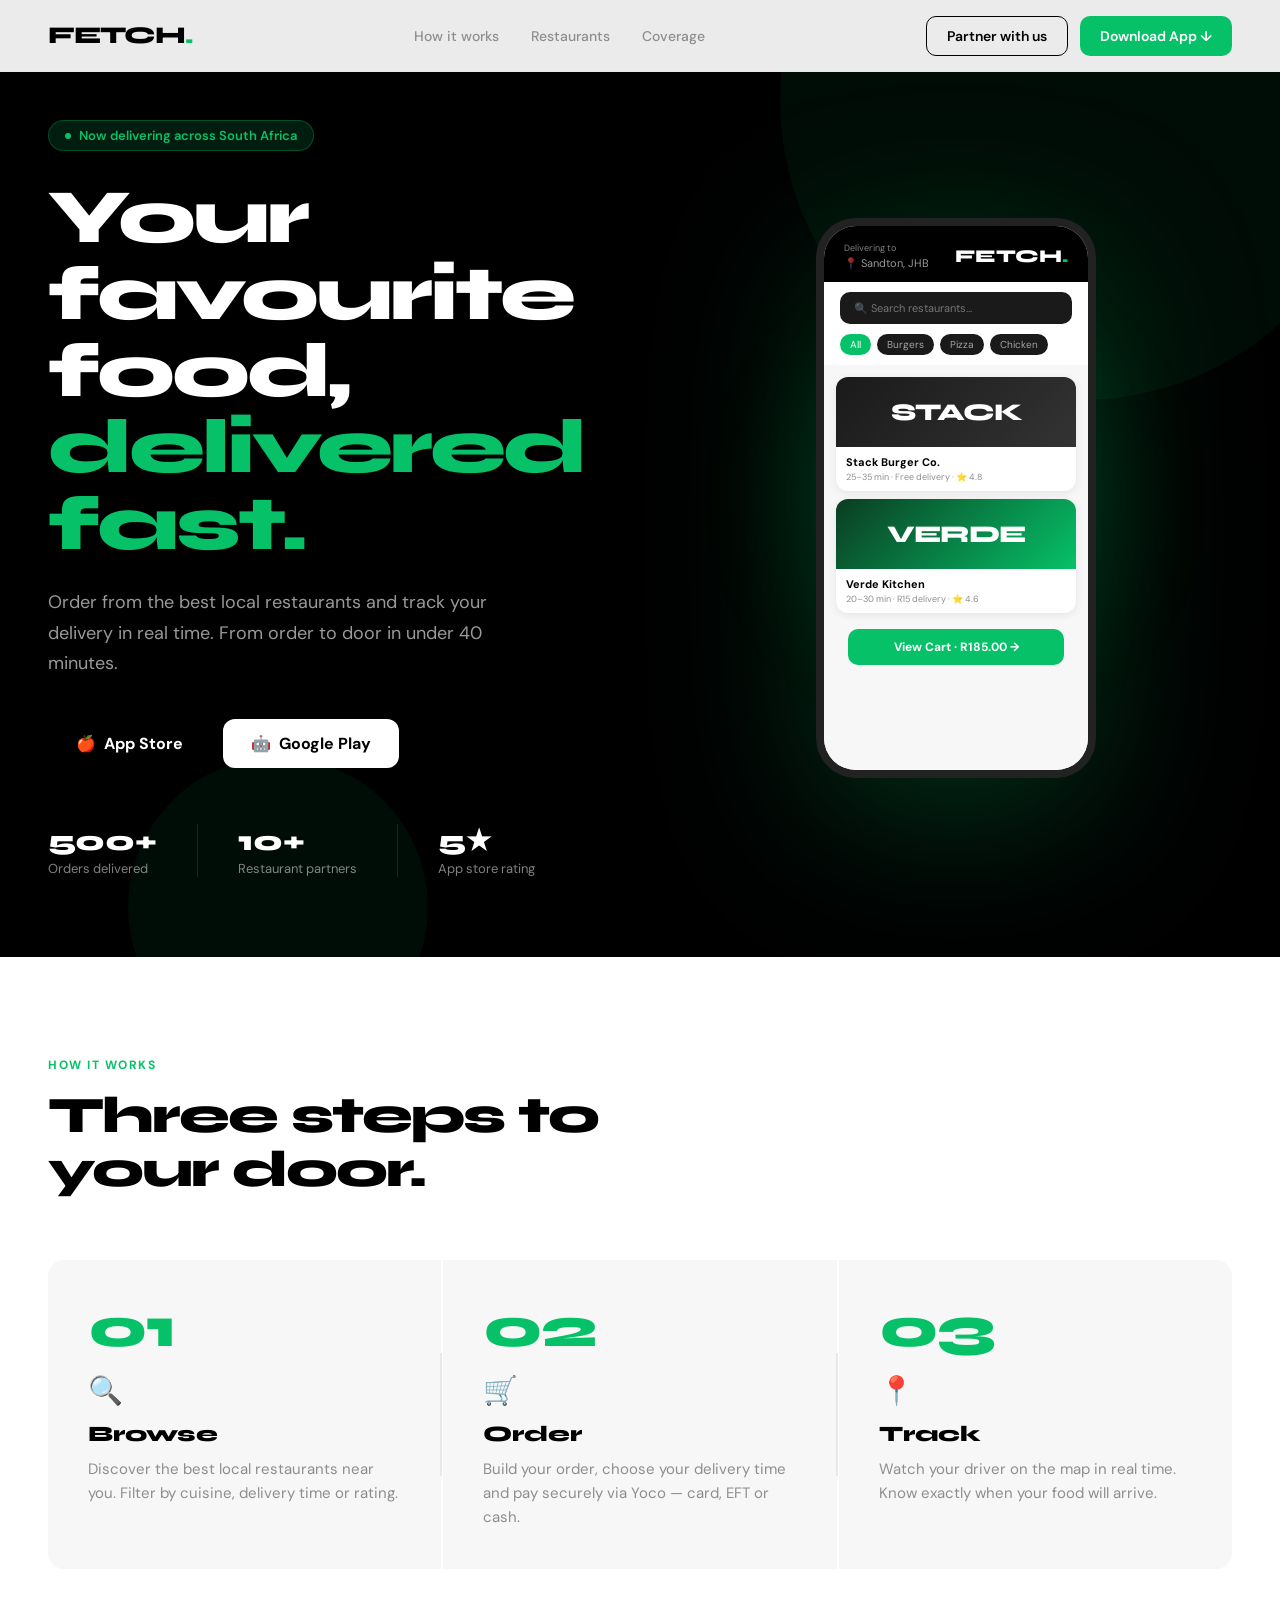
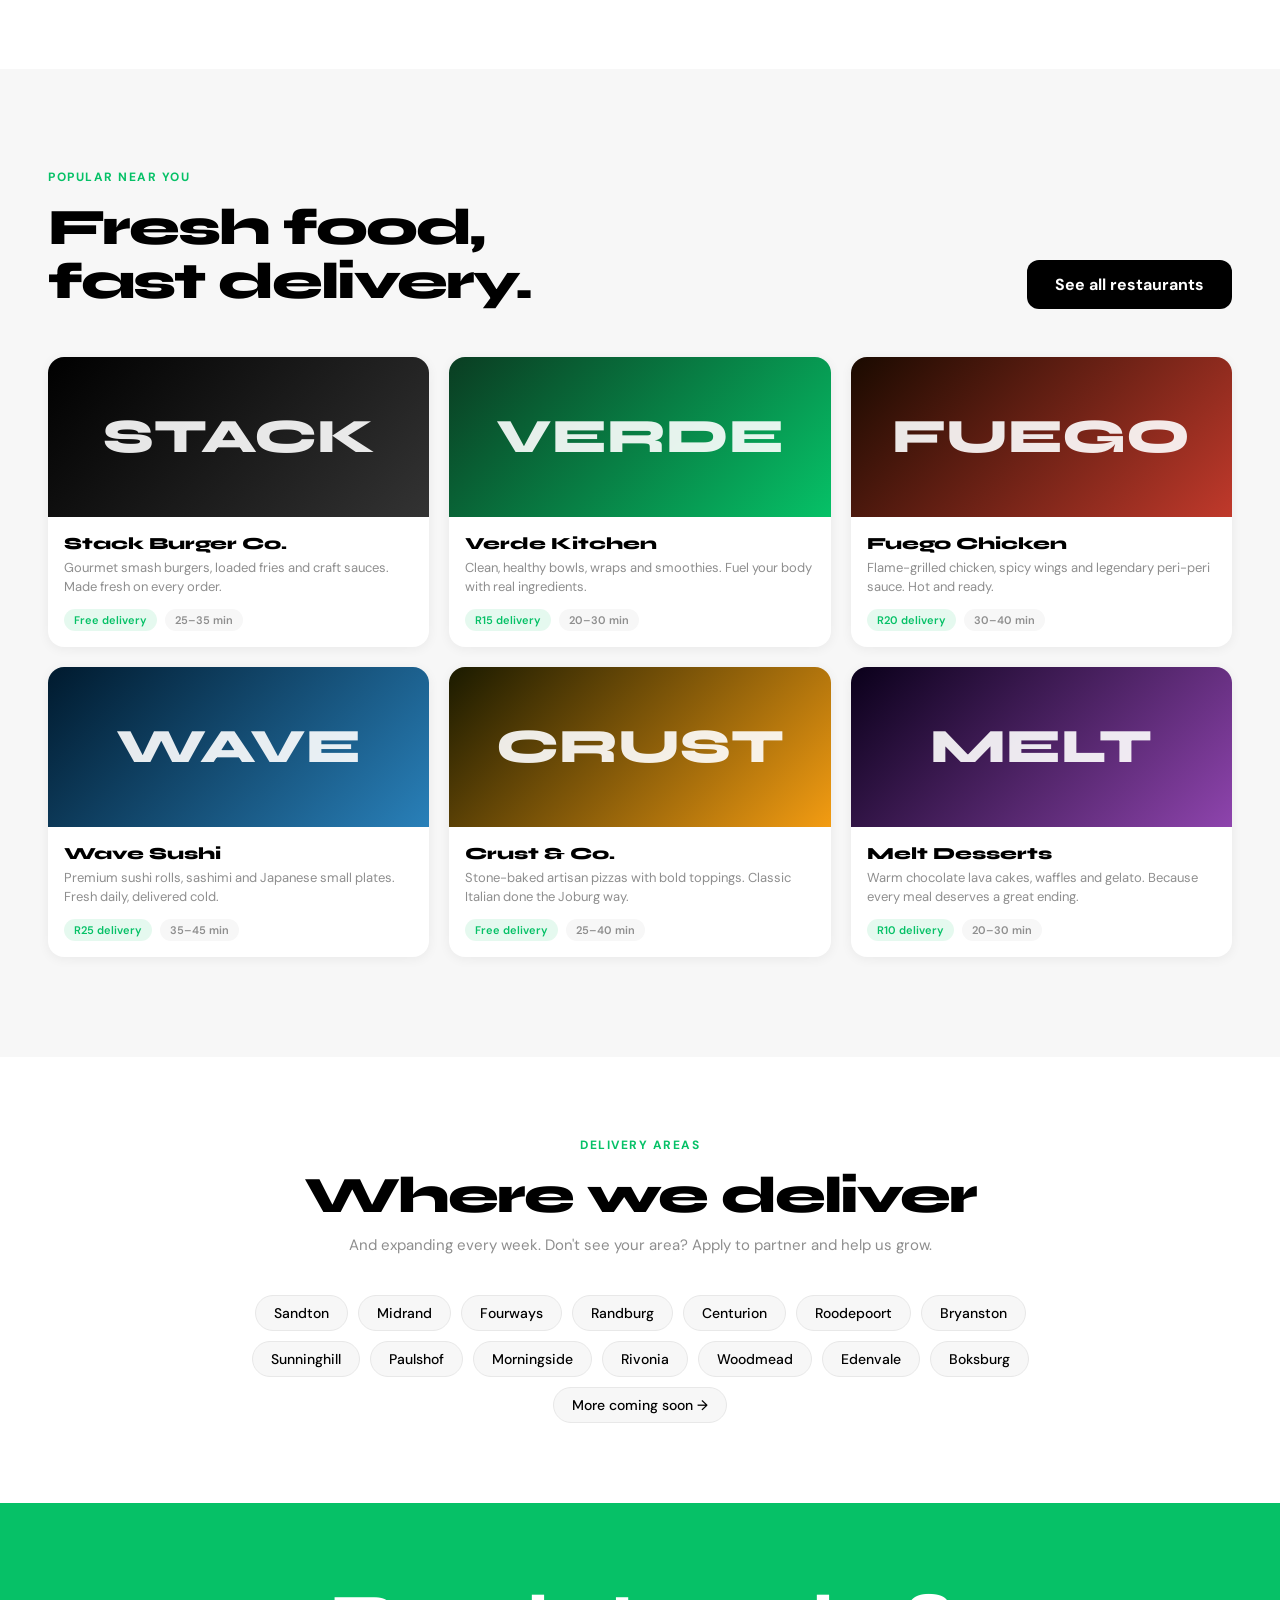
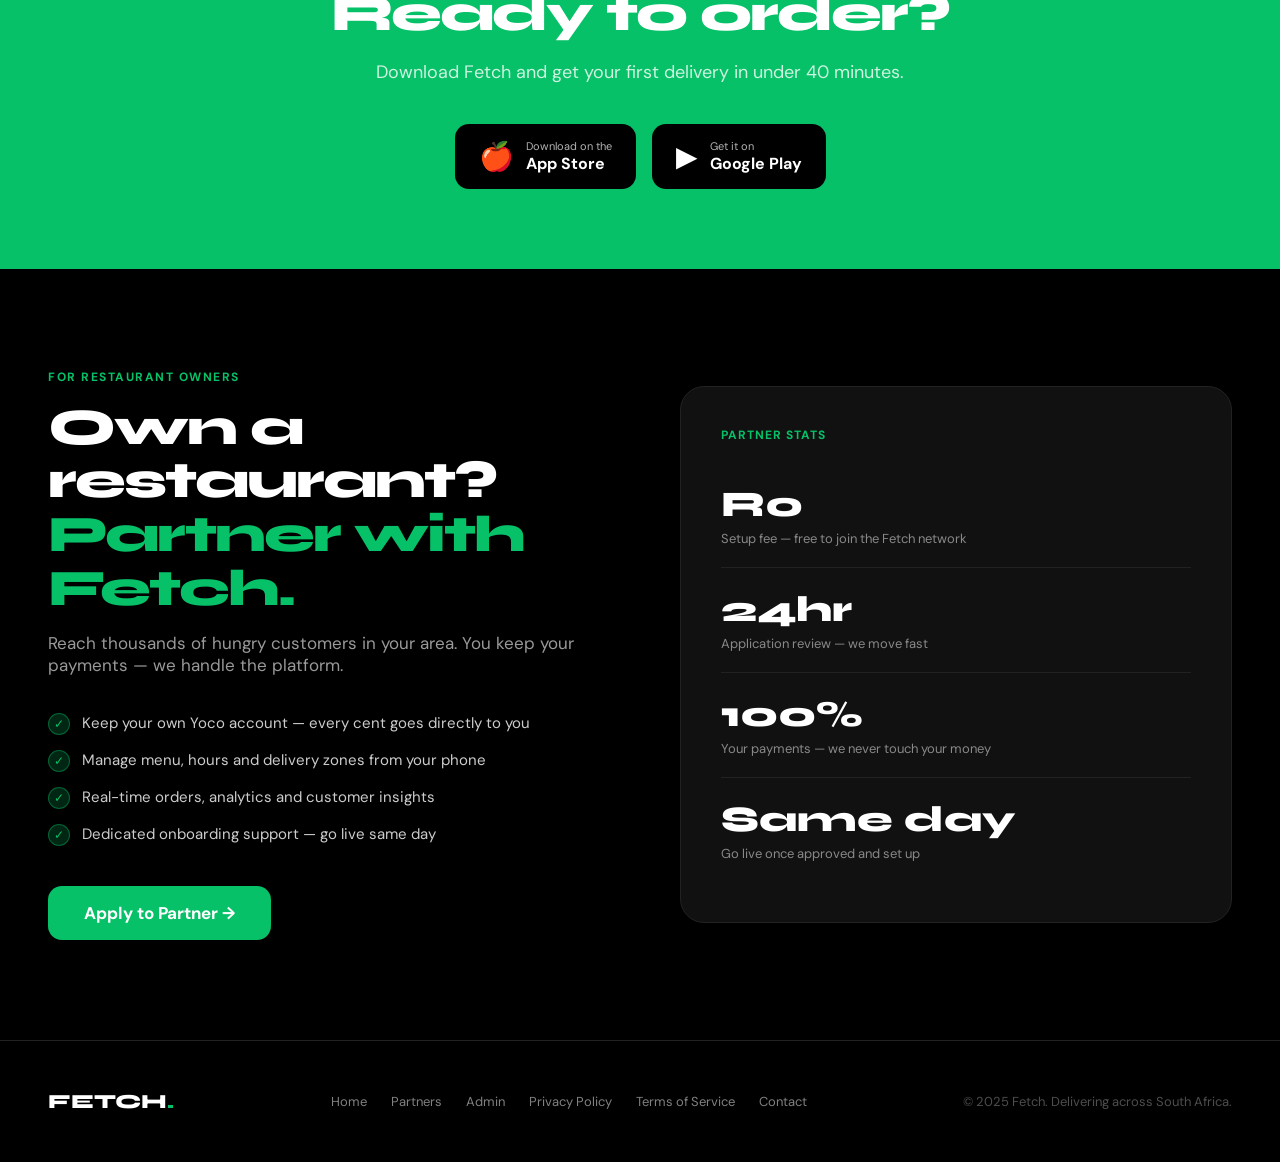
==== index.html @ 299ec89d "Add files via upload" ====
<!DOCTYPE html>
<html lang="en">
<head>
<meta charset="UTF-8">
<meta name="viewport" content="width=device-width, initial-scale=1.0">
<title>Fetch — Delivered to your door</title>
<link rel="preconnect" href="https://fonts.googleapis.com">
<link href="https://fonts.googleapis.com/css2?family=Syne:wght@400;700;800;900&family=DM+Sans:wght@300;400;500;600&display=swap" rel="stylesheet">
<style>
  :root {
    --green: #06C167;
    --black: #000000;
    --white: #FFFFFF;
    --surface: #F7F7F7;
    --border: #E8E8E8;
    --muted: #8E8E8E;
    --text: #000000;
  }
  *, *::before, *::after { box-sizing: border-box; margin: 0; padding: 0; }
  html { scroll-behavior: smooth; }
  body {
    font-family: 'DM Sans', sans-serif;
    background: var(--white);
    color: var(--text);
    overflow-x: hidden;
  }

  /* NAV */
  nav {
    position: fixed; top: 0; left: 0; right: 0; z-index: 100;
    display: flex; align-items: center; justify-content: space-between;
    padding: 0 48px; height: 72px;
    background: rgba(255,255,255,0.92);
    backdrop-filter: blur(12px);
    border-bottom: 1px solid var(--border);
    transition: all 0.3s ease;
  }
  .nav-logo {
    font-family: 'Syne', sans-serif;
    font-weight: 900; font-size: 24px; letter-spacing: -1px;
    color: var(--black); text-decoration: none;
  }
  .nav-logo span { color: var(--green); }
  .nav-links { display: flex; align-items: center; gap: 32px; }
  .nav-links a {
    font-size: 14px; font-weight: 500; color: var(--muted);
    text-decoration: none; transition: color 0.2s;
  }
  .nav-links a:hover { color: var(--black); }
  .nav-cta { display: flex; gap: 12px; }
  .btn-outline {
    padding: 10px 20px; border-radius: 10px;
    border: 1.5px solid var(--black); background: transparent;
    font-family: 'DM Sans', sans-serif; font-size: 14px; font-weight: 600;
    color: var(--black); cursor: pointer; transition: all 0.2s;
    text-decoration: none; display: inline-flex; align-items: center;
  }
  .btn-outline:hover { background: var(--black); color: var(--white); }
  .btn-green {
    padding: 10px 20px; border-radius: 10px;
    background: var(--green); border: none;
    font-family: 'DM Sans', sans-serif; font-size: 14px; font-weight: 600;
    color: var(--white); cursor: pointer; transition: all 0.2s;
    text-decoration: none; display: inline-flex; align-items: center; gap: 6px;
  }
  .btn-green:hover { filter: brightness(0.9); }
  .btn-black {
    padding: 14px 28px; border-radius: 12px;
    background: var(--black); border: none;
    font-family: 'DM Sans', sans-serif; font-size: 16px; font-weight: 700;
    color: var(--white); cursor: pointer; transition: all 0.2s;
    text-decoration: none; display: inline-flex; align-items: center; gap: 8px;
  }
  .btn-black:hover { background: #222; }
  .btn-white {
    padding: 14px 28px; border-radius: 12px;
    background: var(--white); border: none;
    font-family: 'DM Sans', sans-serif; font-size: 16px; font-weight: 700;
    color: var(--black); cursor: pointer; transition: all 0.2s;
    text-decoration: none; display: inline-flex; align-items: center; gap: 8px;
  }
  .btn-white:hover { background: #f0f0f0; }
  .btn-green-lg {
    padding: 16px 36px; border-radius: 14px;
    background: var(--green); border: none;
    font-family: 'DM Sans', sans-serif; font-size: 17px; font-weight: 700;
    color: var(--white); cursor: pointer; transition: all 0.2s;
    text-decoration: none; display: inline-flex; align-items: center; gap: 8px;
  }
  .btn-green-lg:hover { filter: brightness(0.9); transform: translateY(-1px); }

  /* HERO */
  .hero {
    min-height: 100vh;
    background: var(--black);
    display: flex; align-items: center;
    padding: 120px 48px 80px;
    position: relative; overflow: hidden;
  }
  .hero-bg-circle {
    position: absolute; border-radius: 50%;
    background: var(--green); opacity: 0.06; pointer-events: none;
  }
  .hero-bg-circle-1 { width: 600px; height: 600px; top: -200px; right: -100px; }
  .hero-bg-circle-2 { width: 300px; height: 300px; bottom: -100px; left: 10%; }
  .hero-inner {
    max-width: 1200px; margin: 0 auto; width: 100%;
    display: grid; grid-template-columns: 1fr 1fr; gap: 80px; align-items: center;
  }
  .hero-left { position: relative; z-index: 2; }
  .hero-pill {
    display: inline-flex; align-items: center; gap: 8px;
    background: rgba(6,193,103,0.15); border: 1px solid rgba(6,193,103,0.3);
    border-radius: 999px; padding: 6px 16px;
    font-size: 13px; font-weight: 600; color: var(--green);
    margin-bottom: 28px;
    animation: fadeUp 0.6s ease both;
  }
  .hero-pill-dot { width: 6px; height: 6px; background: var(--green); border-radius: 50%; animation: pulse 2s infinite; }
  @keyframes pulse { 0%,100%{opacity:1} 50%{opacity:0.4} }
  .hero h1 {
    font-family: 'Syne', sans-serif;
    font-size: clamp(48px, 6vw, 80px);
    font-weight: 900; line-height: 1.0; letter-spacing: -3px;
    color: var(--white);
    animation: fadeUp 0.6s ease 0.1s both;
  }
  .hero h1 .green { color: var(--green); }
  .hero-sub {
    font-size: 18px; color: rgba(255,255,255,0.6);
    line-height: 1.7; margin: 24px 0 40px;
    max-width: 480px;
    animation: fadeUp 0.6s ease 0.2s both;
  }
  .hero-buttons {
    display: flex; gap: 12px; flex-wrap: wrap;
    animation: fadeUp 0.6s ease 0.3s both;
  }
  .hero-stats {
    display: flex; gap: 40px; margin-top: 56px;
    animation: fadeUp 0.6s ease 0.4s both;
  }
  .stat-item {}
  .stat-num {
    font-family: 'Syne', sans-serif;
    font-size: 28px; font-weight: 900; color: var(--white);
  }
  .stat-label { font-size: 13px; color: rgba(255,255,255,0.5); margin-top: 2px; }
  .stat-divider { width: 1px; background: rgba(255,255,255,0.1); }

  /* PHONE MOCKUP */
  .hero-right {
    display: flex; justify-content: center; align-items: center;
    position: relative; z-index: 2;
    animation: fadeUp 0.6s ease 0.2s both;
  }
  .phone-wrap {
    position: relative;
    filter: drop-shadow(0 40px 80px rgba(6,193,103,0.25));
  }
  .phone {
    width: 280px; height: 560px; border-radius: 40px;
    background: #111; border: 8px solid #222;
    overflow: hidden; position: relative;
  }
  .phone-notch {
    width: 100px; height: 28px; background: #111;
    border-radius: 0 0 18px 18px;
    margin: 0 auto; position: relative; z-index: 10;
  }
  .phone-screen {
    background: #fff; height: 100%;
    display: flex; flex-direction: column;
  }
  .phone-header {
    background: var(--black); padding: 16px 20px 12px;
    display: flex; align-items: center; justify-content: space-between;
  }
  .phone-header-logo {
    font-family: 'Syne', sans-serif; font-weight: 900;
    font-size: 18px; color: var(--white);
  }
  .phone-header-logo span { color: var(--green); }
  .phone-location {
    display: flex; align-items: center; gap: 4px;
    font-size: 11px; color: rgba(255,255,255,0.6);
  }
  .phone-search {
    background: #1a1a1a; margin: 10px 16px;
    border-radius: 10px; padding: 9px 14px;
    font-size: 11px; color: rgba(255,255,255,0.4);
  }
  .phone-chips {
    display: flex; gap: 6px; padding: 0 16px 10px; overflow: hidden;
  }
  .phone-chip {
    background: #1a1a1a; border-radius: 999px;
    padding: 4px 10px; font-size: 10px; color: rgba(255,255,255,0.6);
    white-space: nowrap; flex-shrink: 0;
  }
  .phone-chip.active { background: var(--green); color: white; }
  .phone-body { background: #f7f7f7; flex: 1; padding: 12px; display: flex; flex-direction: column; gap: 8px; }
  .phone-card {
    background: white; border-radius: 12px; overflow: hidden;
    box-shadow: 0 2px 8px rgba(0,0,0,0.08);
  }
  .phone-card-img {
    height: 70px; display: flex; align-items: center; justify-content: center;
    font-size: 24px; font-weight: 900; letter-spacing: -1px;
  }
  .phone-card-img-1 { background: linear-gradient(135deg, #1a1a1a 0%, #333 100%); color: white; font-family: 'Syne',sans-serif; }
  .phone-card-img-2 { background: linear-gradient(135deg, #0a3d22 0%, #06C167 100%); color: white; font-family: 'Syne',sans-serif; }
  .phone-card-body { padding: 8px 10px; }
  .phone-card-name { font-size: 11px; font-weight: 700; color: #000; }
  .phone-card-meta { font-size: 9px; color: #8e8e8e; margin-top: 2px; }
  .phone-cta {
    background: var(--green); margin: 8px 12px 12px;
    border-radius: 10px; padding: 10px;
    text-align: center; font-size: 12px; font-weight: 700; color: white;
  }
  .phone-glow {
    position: absolute; width: 300px; height: 300px;
    background: var(--green); border-radius: 50%;
    opacity: 0.15; filter: blur(60px);
    top: 50%; left: 50%; transform: translate(-50%, -50%);
    z-index: -1;
  }

  @keyframes fadeUp {
    from { opacity: 0; transform: translateY(24px); }
    to { opacity: 1; transform: translateY(0); }
  }

  /* HOW IT WORKS */
  .how {
    padding: 100px 48px;
    background: var(--white);
  }
  .section-inner { max-width: 1200px; margin: 0 auto; }
  .section-label {
    font-size: 12px; font-weight: 700; letter-spacing: 1.5px;
    text-transform: uppercase; color: var(--green);
    margin-bottom: 16px;
  }
  .section-h2 {
    font-family: 'Syne', sans-serif;
    font-size: clamp(32px, 4vw, 52px);
    font-weight: 900; letter-spacing: -2px; line-height: 1.05;
    color: var(--black);
  }
  .how-steps {
    display: grid; grid-template-columns: repeat(3, 1fr);
    gap: 2px; margin-top: 64px; position: relative;
  }
  .how-step {
    padding: 40px; background: var(--surface); position: relative;
    transition: background 0.3s;
  }
  .how-step:first-child { border-radius: 16px 0 0 16px; }
  .how-step:last-child { border-radius: 0 16px 16px 0; }
  .how-step:hover { background: #efefef; }
  .step-num {
    font-family: 'Syne', sans-serif;
    font-size: 56px; font-weight: 900; color: var(--green);
    line-height: 1; margin-bottom: 16px; letter-spacing: -2px;
  }
  .step-icon { font-size: 28px; margin-bottom: 12px; }
  .step-title {
    font-family: 'Syne', sans-serif;
    font-size: 22px; font-weight: 800; color: var(--black);
    margin-bottom: 10px;
  }
  .step-desc { font-size: 15px; color: var(--muted); line-height: 1.6; }
  .how-connector {
    position: absolute; top: 50%; right: -1px;
    width: 2px; height: 40%; background: var(--border);
    transform: translateY(-50%);
  }

  /* RESTAURANTS */
  .restaurants {
    padding: 100px 48px;
    background: var(--surface);
  }
  .restaurants-header {
    display: flex; justify-content: space-between; align-items: flex-end;
    margin-bottom: 48px;
  }
  .store-grid {
    display: grid; grid-template-columns: repeat(3, 1fr); gap: 20px;
  }
  .store-card {
    background: var(--white); border-radius: 16px;
    overflow: hidden; transition: transform 0.3s, box-shadow 0.3s;
    box-shadow: 0 2px 12px rgba(0,0,0,0.06);
    cursor: pointer;
  }
  .store-card:hover {
    transform: translateY(-4px);
    box-shadow: 0 12px 32px rgba(0,0,0,0.12);
  }
  .store-img {
    height: 160px; display: flex; align-items: center; justify-content: center;
    font-family: 'Syne', sans-serif; font-size: 48px; font-weight: 900;
    color: rgba(255,255,255,0.9); position: relative; overflow: hidden;
  }
  .store-img-1 { background: linear-gradient(135deg, #000 0%, #333 100%); }
  .store-img-2 { background: linear-gradient(135deg, #0a3d22 0%, #06C167 100%); }
  .store-img-3 { background: linear-gradient(135deg, #1a0a00 0%, #c0392b 100%); }
  .store-img-4 { background: linear-gradient(135deg, #001a2e 0%, #2980b9 100%); }
  .store-img-5 { background: linear-gradient(135deg, #1a1a00 0%, #f39c12 100%); }
  .store-img-6 { background: linear-gradient(135deg, #0a001a 0%, #8e44ad 100%); }
  .store-badge {
    position: absolute; bottom: 10px; left: 10px;
    background: rgba(0,0,0,0.7); border-radius: 8px;
    padding: 4px 10px; font-size: 11px; font-weight: 600; color: white;
    font-family: 'DM Sans', sans-serif;
  }
  .store-body { padding: 16px; }
  .store-name {
    font-family: 'Syne', sans-serif;
    font-size: 17px; font-weight: 800; color: var(--black); margin-bottom: 4px;
  }
  .store-desc { font-size: 13px; color: var(--muted); line-height: 1.5; margin-bottom: 12px; }
  .store-meta { display: flex; gap: 8px; }
  .store-pill {
    padding: 4px 10px; border-radius: 999px; font-size: 11px; font-weight: 600;
  }
  .pill-green { background: rgba(6,193,103,0.1); color: var(--green); }
  .pill-grey { background: var(--surface); color: var(--muted); }
  .store-coming {
    display: flex; align-items: center; justify-content: center;
    height: 100%; font-size: 14px; color: var(--muted);
  }

  /* COVERAGE */
  .coverage {
    padding: 80px 48px;
    background: var(--white);
    text-align: center;
  }
  .zone-wrap {
    display: flex; flex-wrap: wrap; justify-content: center;
    gap: 10px; margin-top: 40px; max-width: 800px; margin-left: auto; margin-right: auto;
  }
  .zone-pill {
    padding: 8px 18px; border-radius: 999px;
    background: var(--surface); color: var(--text);
    font-size: 14px; font-weight: 500;
    border: 1px solid var(--border);
    transition: all 0.2s; cursor: default;
  }
  .zone-pill:hover { background: var(--green); color: white; border-color: var(--green); }
  .coverage-sub { font-size: 15px; color: var(--muted); margin-top: 12px; }

  /* APP DOWNLOAD */
  .download {
    background: var(--green);
    padding: 80px 48px;
    text-align: center;
  }
  .download h2 {
    font-family: 'Syne', sans-serif;
    font-size: clamp(32px, 4vw, 52px);
    font-weight: 900; letter-spacing: -2px;
    color: var(--white); margin-bottom: 16px;
  }
  .download p { font-size: 18px; color: rgba(255,255,255,0.8); margin-bottom: 40px; }
  .download-buttons { display: flex; gap: 16px; justify-content: center; flex-wrap: wrap; }
  .app-btn {
    display: flex; align-items: center; gap: 12px;
    background: var(--black); color: var(--white);
    padding: 14px 24px; border-radius: 14px;
    text-decoration: none; transition: all 0.2s;
  }
  .app-btn:hover { background: #222; transform: translateY(-2px); }
  .app-btn-icon { font-size: 28px; }
  .app-btn-text { text-align: left; }
  .app-btn-sub { font-size: 11px; opacity: 0.7; }
  .app-btn-name { font-size: 16px; font-weight: 700; }

  /* PARTNER CTA */
  .partner-cta {
    background: var(--black);
    padding: 100px 48px;
  }
  .partner-cta-inner {
    max-width: 1200px; margin: 0 auto;
    display: grid; grid-template-columns: 1fr 1fr; gap: 80px; align-items: center;
  }
  .partner-cta h2 {
    font-family: 'Syne', sans-serif;
    font-size: clamp(36px, 4vw, 56px);
    font-weight: 900; letter-spacing: -2px; line-height: 1.05;
    color: var(--white); margin-bottom: 16px;
  }
  .partner-cta h2 span { color: var(--green); }
  .partner-cta-sub { font-size: 17px; color: rgba(255,255,255,0.6); margin-bottom: 36px; }
  .partner-bullets { display: flex; flex-direction: column; gap: 14px; margin-bottom: 40px; }
  .partner-bullet { display: flex; align-items: flex-start; gap: 12px; }
  .bullet-check {
    width: 22px; height: 22px; border-radius: 50%;
    background: rgba(6,193,103,0.2); border: 1px solid rgba(6,193,103,0.4);
    display: flex; align-items: center; justify-content: center;
    font-size: 12px; color: var(--green); flex-shrink: 0; margin-top: 1px;
  }
  .bullet-text { font-size: 15px; color: rgba(255,255,255,0.8); line-height: 1.5; }
  .partner-cta-right {
    background: #111; border-radius: 24px; padding: 40px;
    border: 1px solid #222;
  }
  .partner-card-label {
    font-size: 12px; font-weight: 700; letter-spacing: 1px;
    text-transform: uppercase; color: var(--green); margin-bottom: 20px;
  }
  .partner-card-stat {
    padding: 20px 0; border-bottom: 1px solid #222;
  }
  .partner-card-stat:last-child { border-bottom: none; }
  .partner-card-num {
    font-family: 'Syne', sans-serif;
    font-size: 36px; font-weight: 900; color: var(--white);
  }
  .partner-card-desc { font-size: 13px; color: rgba(255,255,255,0.5); margin-top: 4px; }

  /* FOOTER */
  footer {
    background: var(--black); padding: 48px;
    border-top: 1px solid #222;
  }
  .footer-inner {
    max-width: 1200px; margin: 0 auto;
    display: flex; justify-content: space-between; align-items: center;
    flex-wrap: wrap; gap: 24px;
  }
  .footer-logo {
    font-family: 'Syne', sans-serif;
    font-weight: 900; font-size: 20px; color: var(--white);
  }
  .footer-logo span { color: var(--green); }
  .footer-links { display: flex; gap: 24px; flex-wrap: wrap; }
  .footer-links a {
    font-size: 13px; color: rgba(255,255,255,0.5);
    text-decoration: none; transition: color 0.2s;
  }
  .footer-links a:hover { color: var(--white); }
  .footer-copy { font-size: 13px; color: rgba(255,255,255,0.3); }

  /* RESPONSIVE */
  @media (max-width: 900px) {
    nav { padding: 0 24px; }
    .nav-links { display: none; }
    .hero { padding: 100px 24px 60px; }
    .hero-inner { grid-template-columns: 1fr; gap: 40px; }
    .hero-right { display: none; }
    .how { padding: 60px 24px; }
    .how-steps { grid-template-columns: 1fr; gap: 2px; }
    .how-step:first-child { border-radius: 16px 16px 0 0; }
    .how-step:last-child { border-radius: 0 0 16px 16px; }
    .how-connector { display: none; }
    .restaurants { padding: 60px 24px; }
    .restaurants-header { flex-direction: column; align-items: flex-start; gap: 16px; }
    .store-grid { grid-template-columns: 1fr; }
    .coverage { padding: 60px 24px; }
    .download { padding: 60px 24px; }
    .partner-cta { padding: 60px 24px; }
    .partner-cta-inner { grid-template-columns: 1fr; gap: 40px; }
    footer { padding: 32px 24px; }
    .footer-inner { flex-direction: column; align-items: flex-start; }
    .hero-stats { gap: 24px; }
  }
</style>
</head>
<body>

<!-- NAV -->
<nav>
  <a href="/" class="nav-logo">FETCH<span>.</span></a>
  <div class="nav-links">
    <a href="#how">How it works</a>
    <a href="#restaurants">Restaurants</a>
    <a href="#coverage">Coverage</a>
  </div>
  <div class="nav-cta">
    <a href="partners.html" class="btn-outline">Partner with us</a>
    <a href="#download" class="btn-green">Download App ↓</a>
  </div>
</nav>

<!-- HERO -->
<section class="hero">
  <div class="hero-bg-circle hero-bg-circle-1"></div>
  <div class="hero-bg-circle hero-bg-circle-2"></div>
  <div class="hero-inner">
    <div class="hero-left">
      <div class="hero-pill">
        <div class="hero-pill-dot"></div>
        Now delivering across South Africa
      </div>
      <h1>Your favourite<br>food, <span class="green">delivered<br>fast.</span></h1>
      <p class="hero-sub">Order from the best local restaurants and track your delivery in real time. From order to door in under 40 minutes.</p>
      <div class="hero-buttons">
        <a href="#download" class="btn-black">
          <span>🍎</span> App Store
        </a>
        <a href="#download" class="btn-white">
          <span>🤖</span> Google Play
        </a>
      </div>
      <div class="hero-stats">
        <div class="stat-item">
          <div class="stat-num">500+</div>
          <div class="stat-label">Orders delivered</div>
        </div>
        <div class="stat-divider"></div>
        <div class="stat-item">
          <div class="stat-num">10+</div>
          <div class="stat-label">Restaurant partners</div>
        </div>
        <div class="stat-divider"></div>
        <div class="stat-item">
          <div class="stat-num">5★</div>
          <div class="stat-label">App store rating</div>
        </div>
      </div>
    </div>
    <div class="hero-right">
      <div class="phone-wrap">
        <div class="phone-glow"></div>
        <div class="phone">
          <div class="phone-screen">
            <div class="phone-header">
              <div>
                <div style="font-size:9px;color:rgba(255,255,255,0.5);margin-bottom:2px">Delivering to</div>
                <div class="phone-location">📍 Sandton, JHB</div>
              </div>
              <div class="phone-header-logo">FETCH<span>.</span></div>
            </div>
            <div class="phone-search">🔍 Search restaurants...</div>
            <div class="phone-chips">
              <div class="phone-chip active">All</div>
              <div class="phone-chip">Burgers</div>
              <div class="phone-chip">Pizza</div>
              <div class="phone-chip">Chicken</div>
            </div>
            <div class="phone-body">
              <div class="phone-card">
                <div class="phone-card-img phone-card-img-1">STACK</div>
                <div class="phone-card-body">
                  <div class="phone-card-name">Stack Burger Co.</div>
                  <div class="phone-card-meta">25–35 min · Free delivery · ⭐ 4.8</div>
                </div>
              </div>
              <div class="phone-card">
                <div class="phone-card-img phone-card-img-2">VERDE</div>
                <div class="phone-card-body">
                  <div class="phone-card-name">Verde Kitchen</div>
                  <div class="phone-card-meta">20–30 min · R15 delivery · ⭐ 4.6</div>
                </div>
              </div>
              <div class="phone-cta">View Cart · R185.00 →</div>
            </div>
          </div>
        </div>
      </div>
    </div>
  </div>
</section>

<!-- HOW IT WORKS -->
<section class="how" id="how">
  <div class="section-inner">
    <div class="section-label">How it works</div>
    <h2 class="section-h2">Three steps to<br>your door.</h2>
    <div class="how-steps">
      <div class="how-step">
        <div class="step-num">01</div>
        <div class="step-icon">🔍</div>
        <div class="step-title">Browse</div>
        <div class="step-desc">Discover the best local restaurants near you. Filter by cuisine, delivery time or rating.</div>
        <div class="how-connector"></div>
      </div>
      <div class="how-step">
        <div class="step-num">02</div>
        <div class="step-icon">🛒</div>
        <div class="step-title">Order</div>
        <div class="step-desc">Build your order, choose your delivery time and pay securely via Yoco — card, EFT or cash.</div>
        <div class="how-connector"></div>
      </div>
      <div class="how-step">
        <div class="step-num">03</div>
        <div class="step-icon">📍</div>
        <div class="step-title">Track</div>
        <div class="step-desc">Watch your driver on the map in real time. Know exactly when your food will arrive.</div>
      </div>
    </div>
  </div>
</section>

<!-- RESTAURANTS -->
<section class="restaurants" id="restaurants">
  <div class="section-inner">
    <div class="restaurants-header">
      <div>
        <div class="section-label">Popular near you</div>
        <h2 class="section-h2">Fresh food,<br>fast delivery.</h2>
      </div>
      <a href="#download" class="btn-black">See all restaurants</a>
    </div>
    <div class="store-grid" id="store-grid">
      <div class="store-card">
        <div class="store-img store-img-1">STACK</div>
        <div class="store-body">
          <div class="store-name">Stack Burger Co.</div>
          <div class="store-desc">Gourmet smash burgers, loaded fries and craft sauces. Made fresh on every order.</div>
          <div class="store-meta">
            <span class="store-pill pill-green">Free delivery</span>
            <span class="store-pill pill-grey">25–35 min</span>
          </div>
        </div>
      </div>
      <div class="store-card">
        <div class="store-img store-img-2">VERDE</div>
        <div class="store-body">
          <div class="store-name">Verde Kitchen</div>
          <div class="store-desc">Clean, healthy bowls, wraps and smoothies. Fuel your body with real ingredients.</div>
          <div class="store-meta">
            <span class="store-pill pill-green">R15 delivery</span>
            <span class="store-pill pill-grey">20–30 min</span>
          </div>
        </div>
      </div>
      <div class="store-card">
        <div class="store-img store-img-3">FUEGO</div>
        <div class="store-body">
          <div class="store-name">Fuego Chicken</div>
          <div class="store-desc">Flame-grilled chicken, spicy wings and legendary peri-peri sauce. Hot and ready.</div>
          <div class="store-meta">
            <span class="store-pill pill-green">R20 delivery</span>
            <span class="store-pill pill-grey">30–40 min</span>
          </div>
        </div>
      </div>
      <div class="store-card">
        <div class="store-img store-img-4">WAVE</div>
        <div class="store-body">
          <div class="store-name">Wave Sushi</div>
          <div class="store-desc">Premium sushi rolls, sashimi and Japanese small plates. Fresh daily, delivered cold.</div>
          <div class="store-meta">
            <span class="store-pill pill-green">R25 delivery</span>
            <span class="store-pill pill-grey">35–45 min</span>
          </div>
        </div>
      </div>
      <div class="store-card">
        <div class="store-img store-img-5">CRUST</div>
        <div class="store-body">
          <div class="store-name">Crust & Co.</div>
          <div class="store-desc">Stone-baked artisan pizzas with bold toppings. Classic Italian done the Joburg way.</div>
          <div class="store-meta">
            <span class="store-pill pill-green">Free delivery</span>
            <span class="store-pill pill-grey">25–40 min</span>
          </div>
        </div>
      </div>
      <div class="store-card">
        <div class="store-img store-img-6">MELT</div>
        <div class="store-body">
          <div class="store-name">Melt Desserts</div>
          <div class="store-desc">Warm chocolate lava cakes, waffles and gelato. Because every meal deserves a great ending.</div>
          <div class="store-meta">
            <span class="store-pill pill-green">R10 delivery</span>
            <span class="store-pill pill-grey">20–30 min</span>
          </div>
        </div>
      </div>
    </div>
  </div>
</section>

<!-- COVERAGE -->
<section class="coverage" id="coverage">
  <div class="section-inner">
    <div class="section-label">Delivery areas</div>
    <h2 class="section-h2">Where we deliver</h2>
    <p class="coverage-sub">And expanding every week. Don't see your area? Apply to partner and help us grow.</p>
    <div class="zone-wrap">
      <div class="zone-pill">Sandton</div>
      <div class="zone-pill">Midrand</div>
      <div class="zone-pill">Fourways</div>
      <div class="zone-pill">Randburg</div>
      <div class="zone-pill">Centurion</div>
      <div class="zone-pill">Roodepoort</div>
      <div class="zone-pill">Bryanston</div>
      <div class="zone-pill">Sunninghill</div>
      <div class="zone-pill">Paulshof</div>
      <div class="zone-pill">Morningside</div>
      <div class="zone-pill">Rivonia</div>
      <div class="zone-pill">Woodmead</div>
      <div class="zone-pill">Edenvale</div>
      <div class="zone-pill">Boksburg</div>
      <div class="zone-pill">More coming soon →</div>
    </div>
  </div>
</section>

<!-- DOWNLOAD -->
<section class="download" id="download">
  <h2>Ready to order?</h2>
  <p>Download Fetch and get your first delivery in under 40 minutes.</p>
  <div class="download-buttons">
    <a href="#" class="app-btn">
      <div class="app-btn-icon">🍎</div>
      <div class="app-btn-text">
        <div class="app-btn-sub">Download on the</div>
        <div class="app-btn-name">App Store</div>
      </div>
    </a>
    <a href="#" class="app-btn">
      <div class="app-btn-icon">▶</div>
      <div class="app-btn-text">
        <div class="app-btn-sub">Get it on</div>
        <div class="app-btn-name">Google Play</div>
      </div>
    </a>
  </div>
</section>

<!-- PARTNER CTA -->
<section class="partner-cta">
  <div class="partner-cta-inner">
    <div>
      <div class="section-label" style="color:var(--green)">For restaurant owners</div>
      <h2>Own a restaurant? <span>Partner with Fetch.</span></h2>
      <p class="partner-cta-sub">Reach thousands of hungry customers in your area. You keep your payments — we handle the platform.</p>
      <div class="partner-bullets">
        <div class="partner-bullet">
          <div class="bullet-check">✓</div>
          <div class="bullet-text">Keep your own Yoco account — every cent goes directly to you</div>
        </div>
        <div class="partner-bullet">
          <div class="bullet-check">✓</div>
          <div class="bullet-text">Manage menu, hours and delivery zones from your phone</div>
        </div>
        <div class="partner-bullet">
          <div class="bullet-check">✓</div>
          <div class="bullet-text">Real-time orders, analytics and customer insights</div>
        </div>
        <div class="partner-bullet">
          <div class="bullet-check">✓</div>
          <div class="bullet-text">Dedicated onboarding support — go live same day</div>
        </div>
      </div>
      <a href="partners.html" class="btn-green-lg">Apply to Partner →</a>
    </div>
    <div class="partner-cta-right">
      <div class="partner-card-label">Partner stats</div>
      <div class="partner-card-stat">
        <div class="partner-card-num">R0</div>
        <div class="partner-card-desc">Setup fee — free to join the Fetch network</div>
      </div>
      <div class="partner-card-stat">
        <div class="partner-card-num">24hr</div>
        <div class="partner-card-desc">Application review — we move fast</div>
      </div>
      <div class="partner-card-stat">
        <div class="partner-card-num">100%</div>
        <div class="partner-card-desc">Your payments — we never touch your money</div>
      </div>
      <div class="partner-card-stat">
        <div class="partner-card-num">Same day</div>
        <div class="partner-card-desc">Go live once approved and set up</div>
      </div>
    </div>
  </div>
</section>

<!-- FOOTER -->
<footer>
  <div class="footer-inner">
    <div class="footer-logo">FETCH<span>.</span></div>
    <div class="footer-links">
      <a href="/">Home</a>
      <a href="partners.html">Partners</a>
      <a href="admin.html">Admin</a>
      <a href="#">Privacy Policy</a>
      <a href="#">Terms of Service</a>
      <a href="#">Contact</a>
    </div>
    <div class="footer-copy">© 2025 Fetch. Delivering across South Africa.</div>
  </div>
</footer>

</body>
</html>
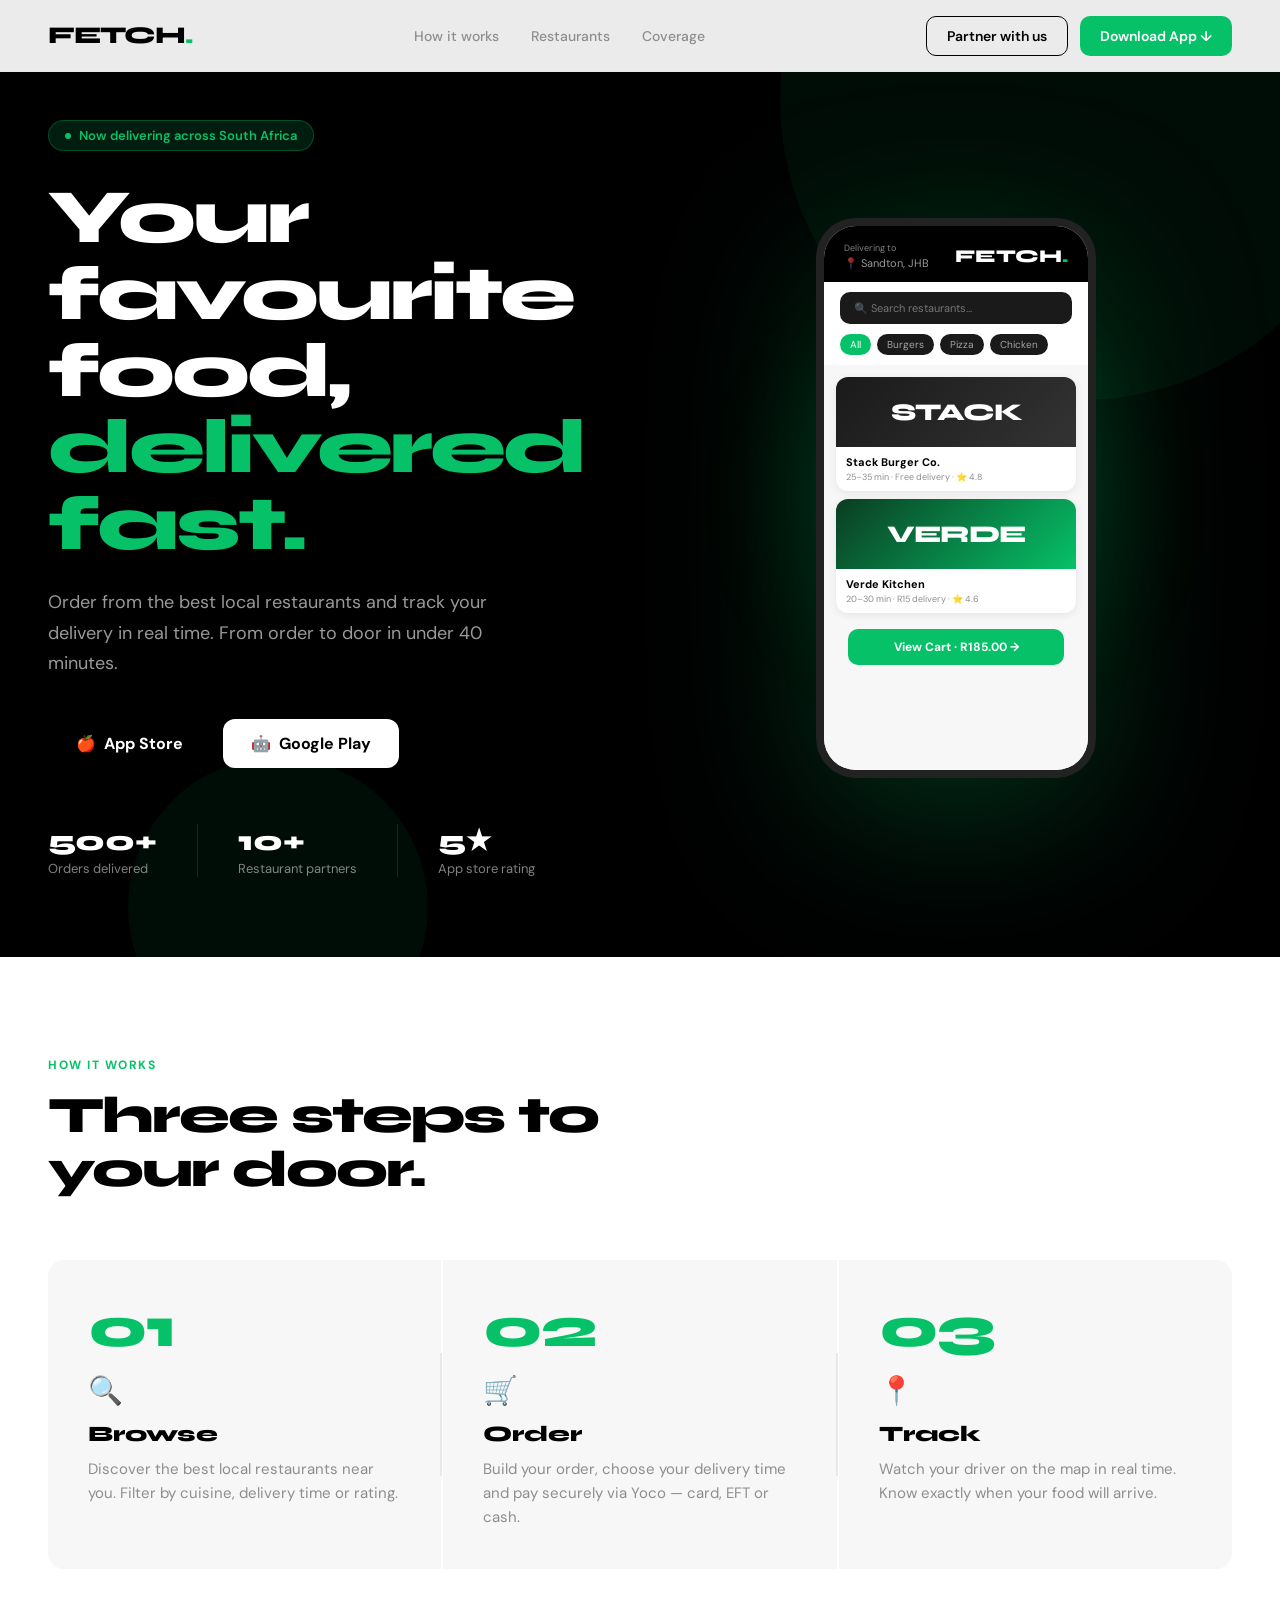
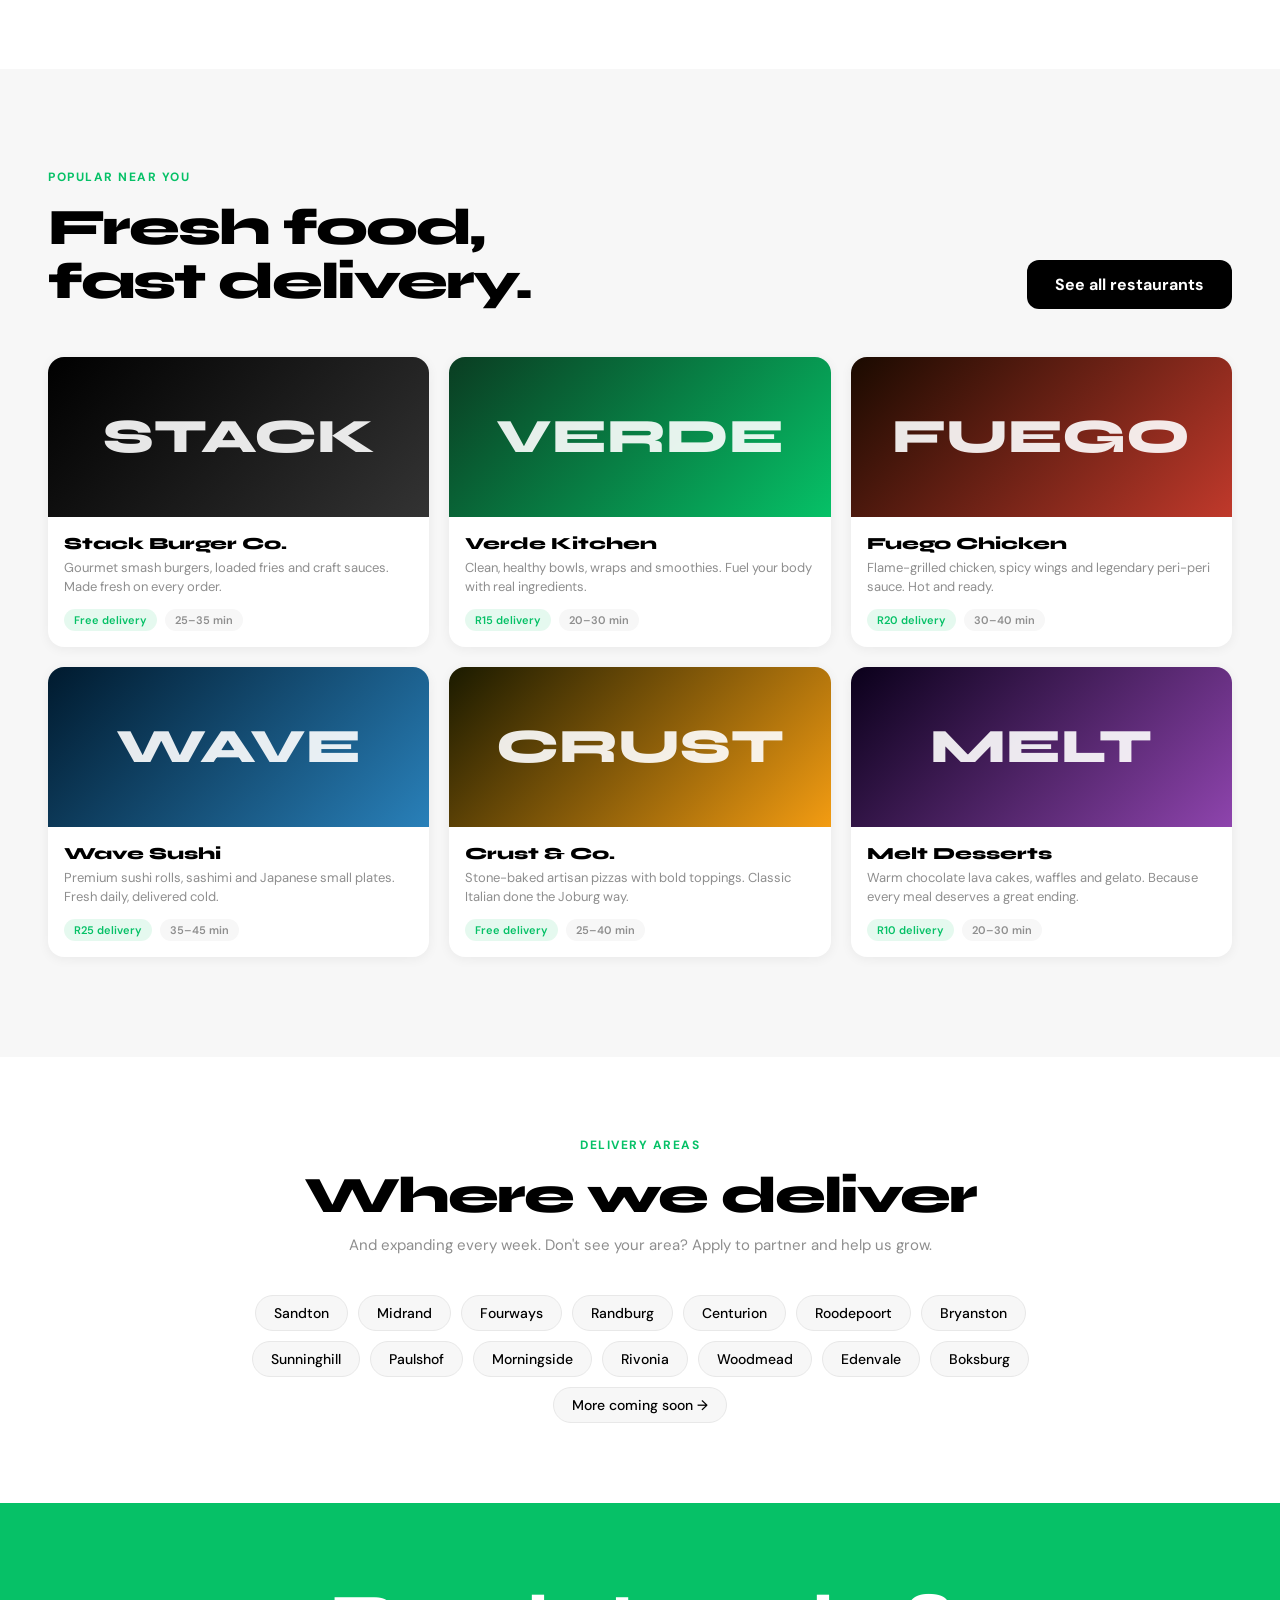
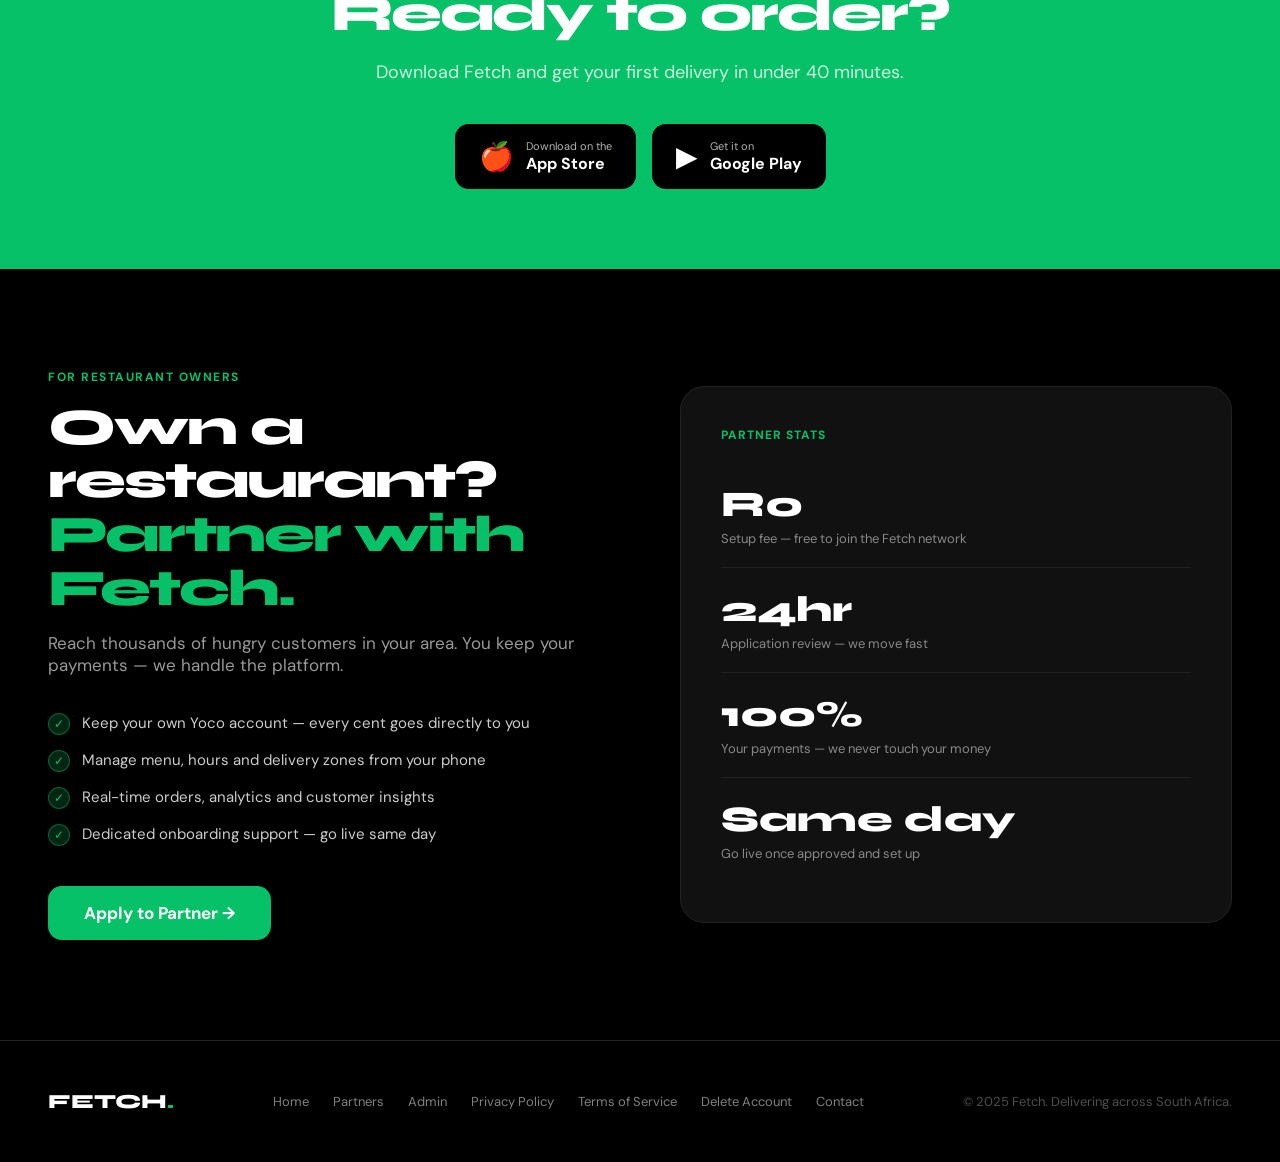
==== commit 19182e69: "Update index.html" ====
--- a/index.html
+++ b/index.html
@@ -783,8 +783,9 @@
       <a href="/">Home</a>
       <a href="partners.html">Partners</a>
       <a href="admin.html">Admin</a>
-      <a href="#">Privacy Policy</a>
+      <a href="/privacy.html">Privacy Policy</a>
       <a href="#">Terms of Service</a>
+      <a href="/delete-account.html">Delete Account</a>
       <a href="#">Contact</a>
     </div>
     <div class="footer-copy">© 2025 Fetch. Delivering across South Africa.</div>
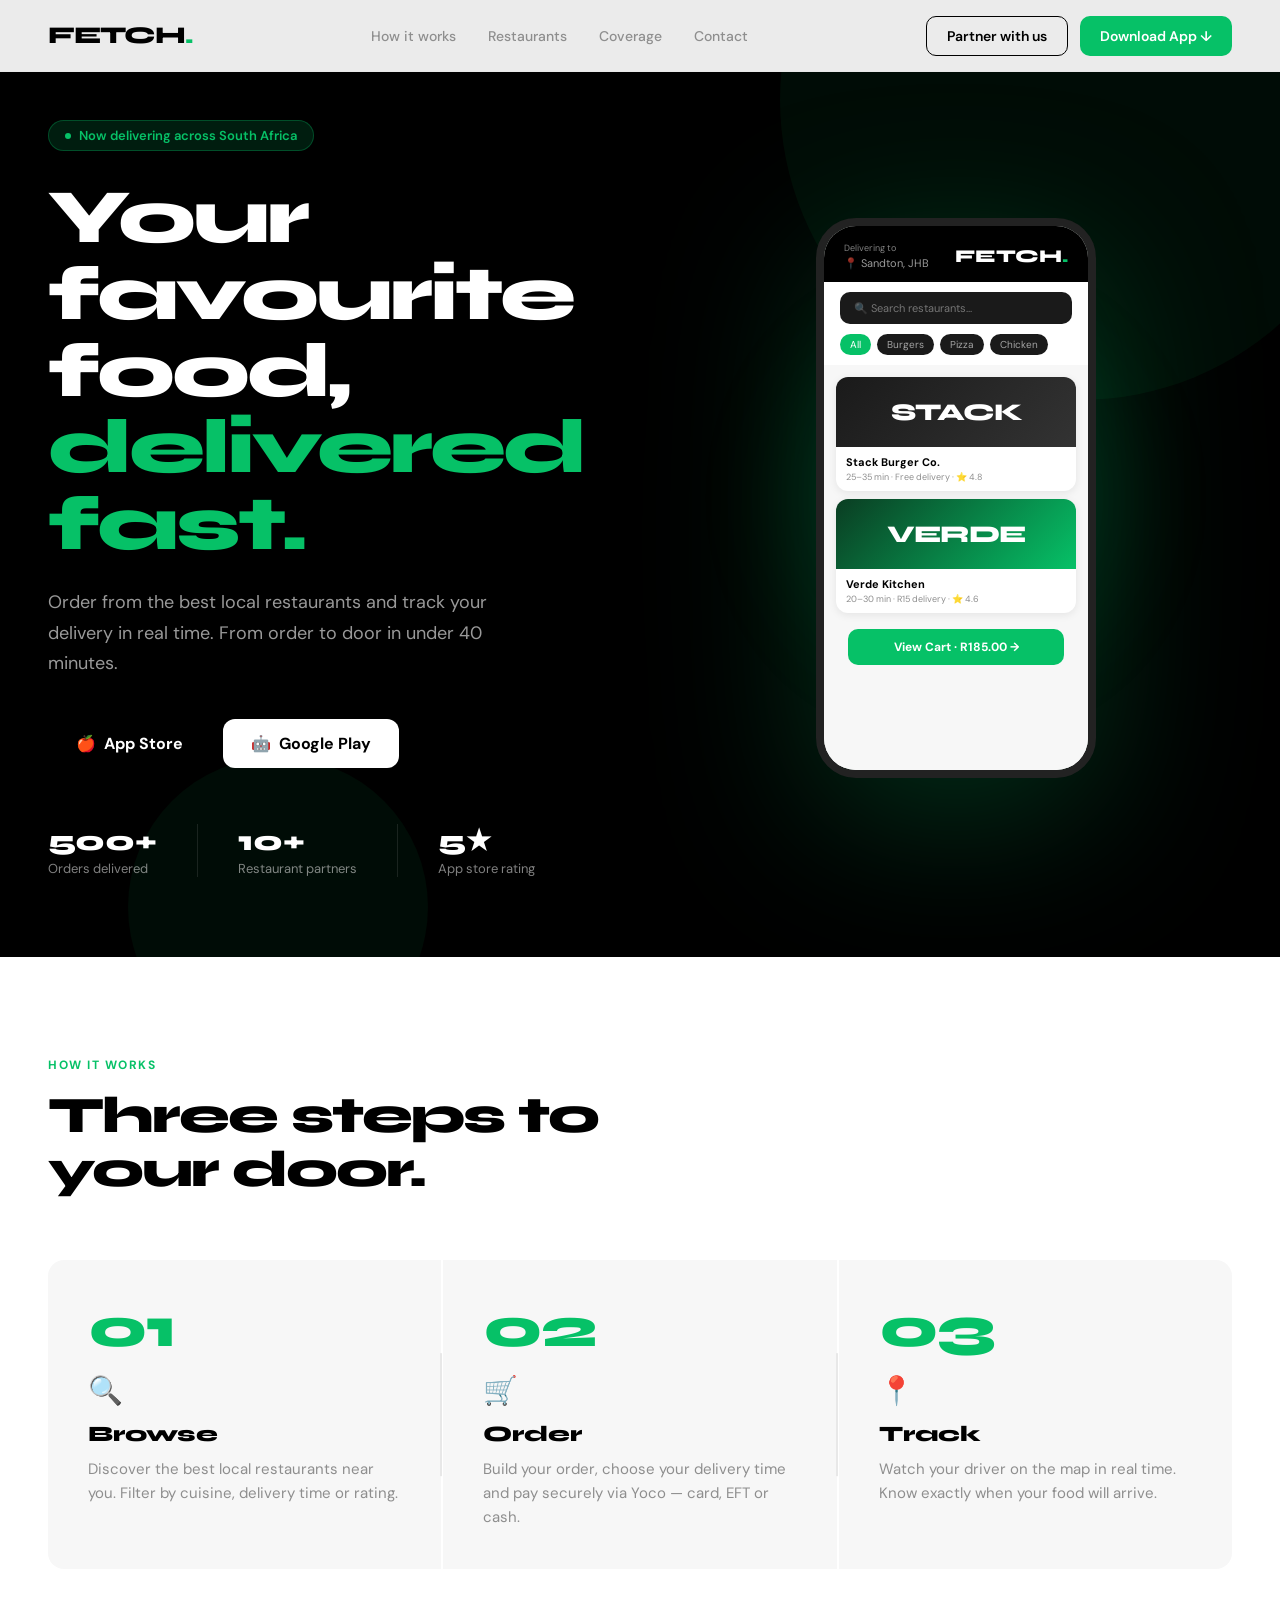
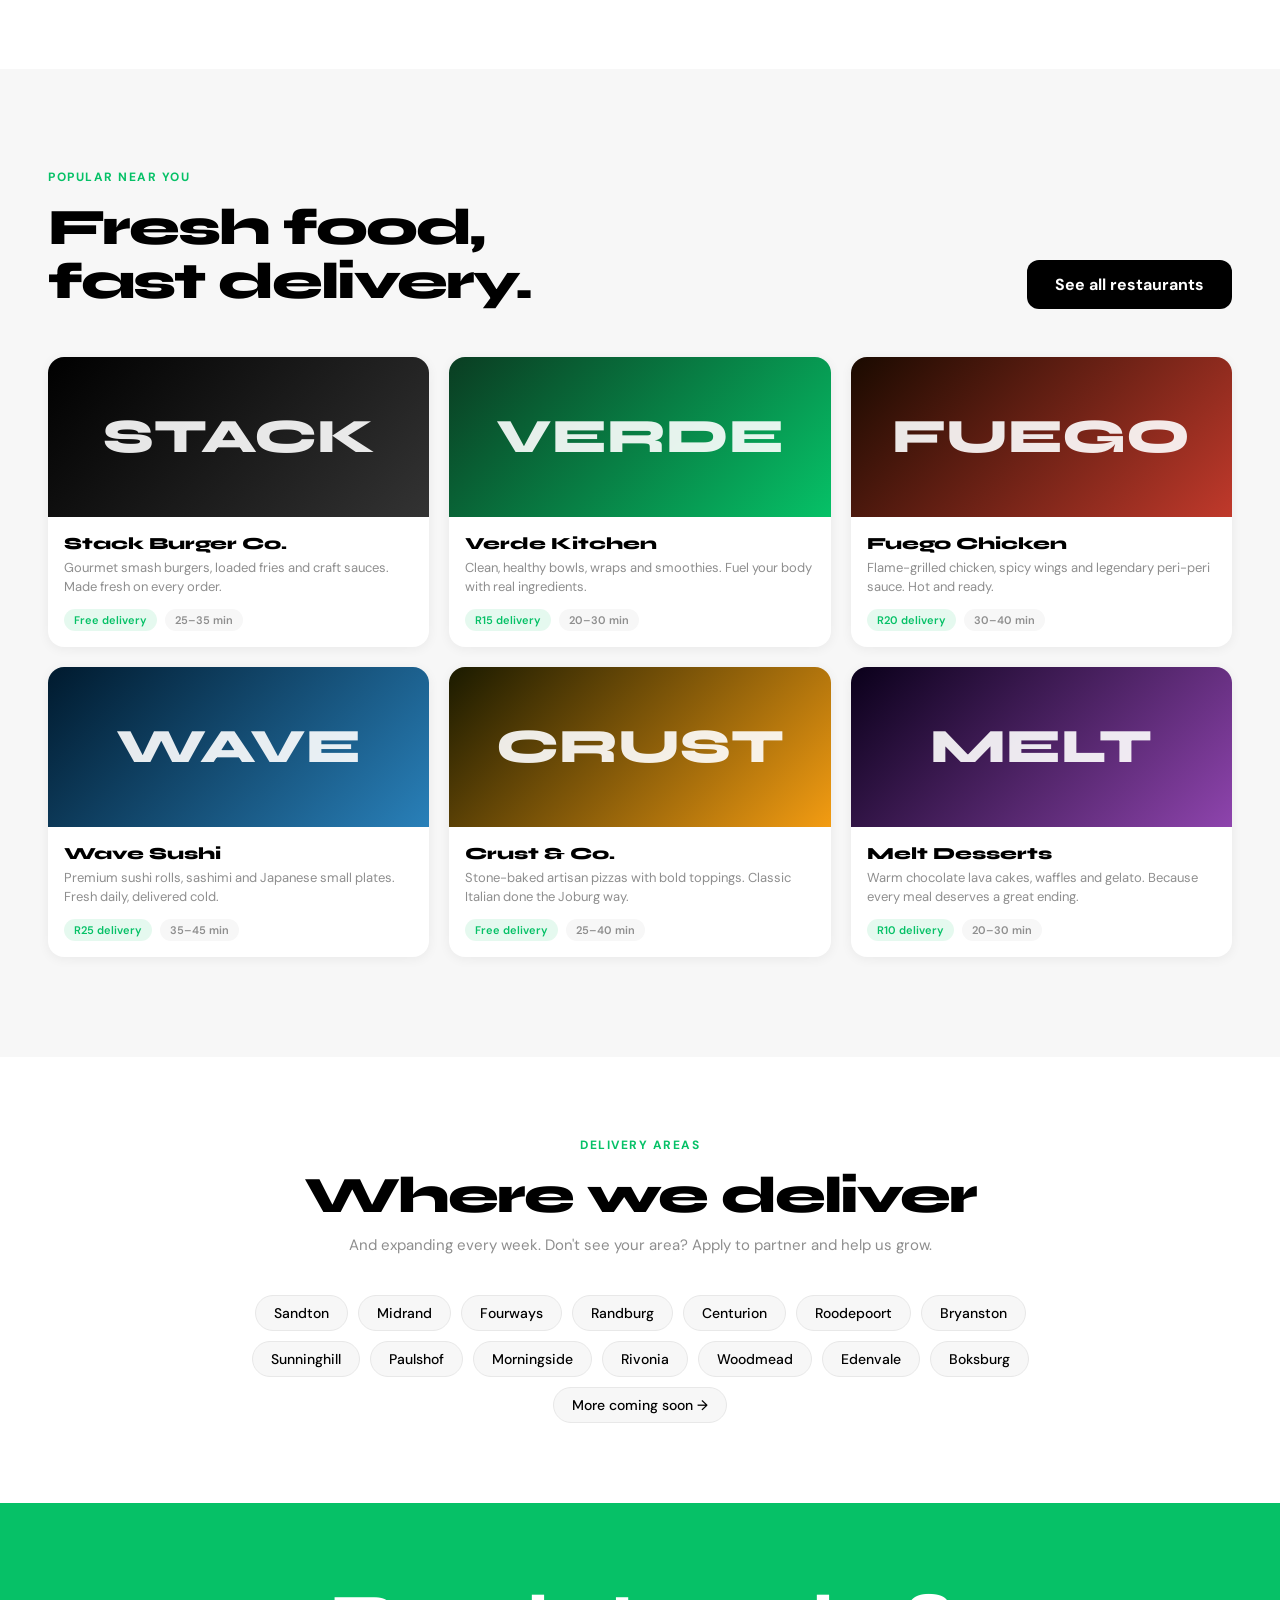
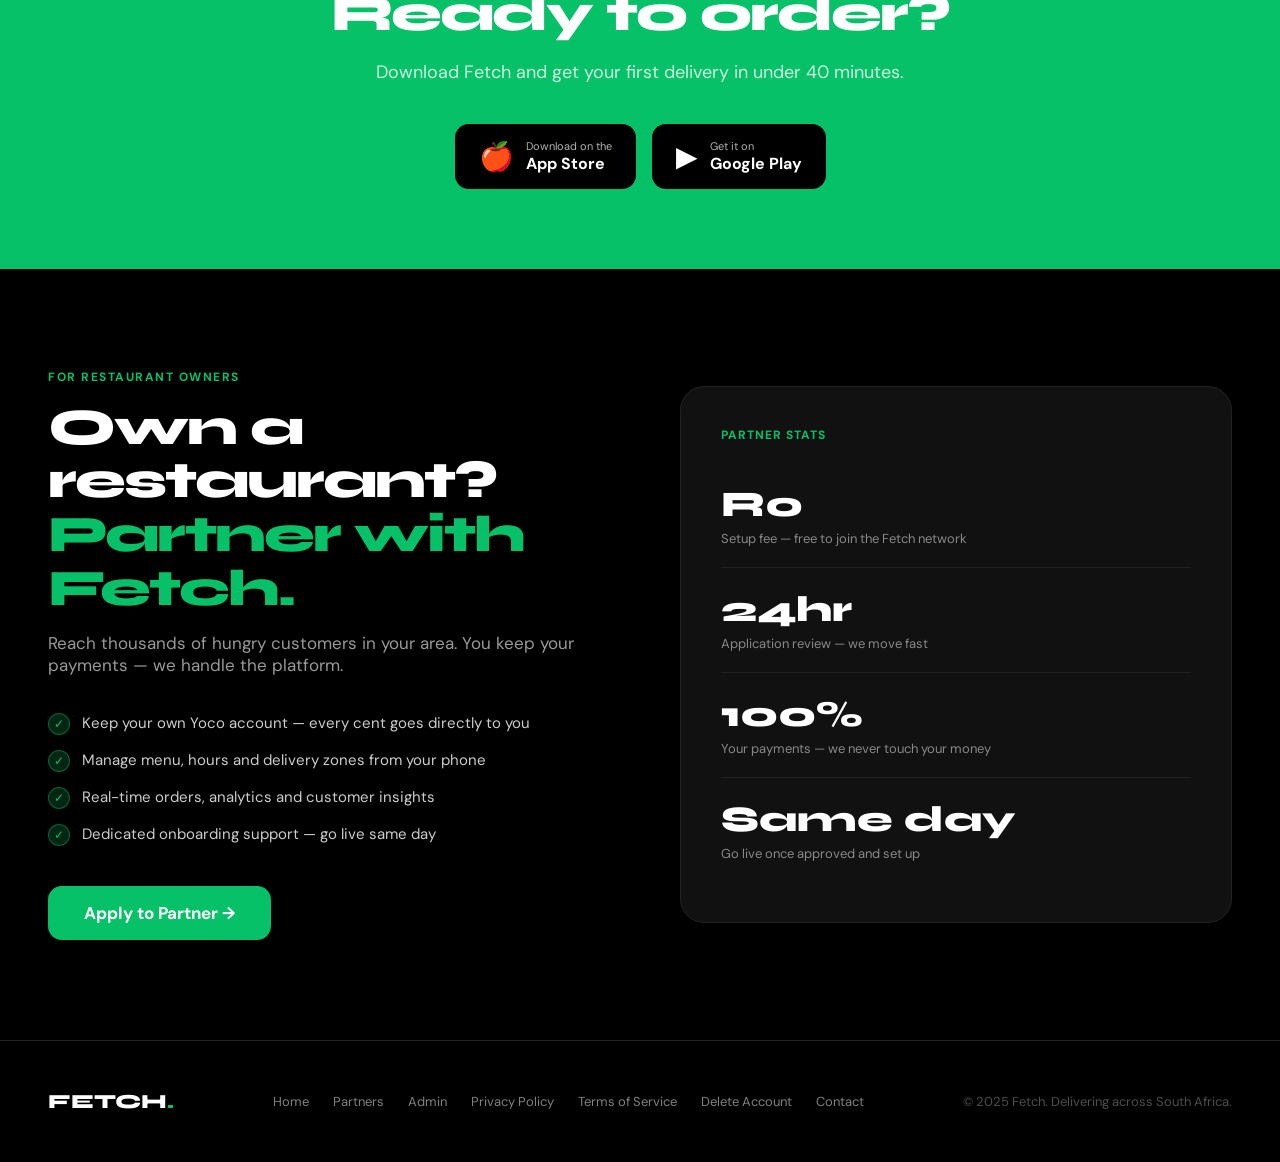
==== commit eeb06b6c: "Update index.html" ====
--- a/index.html
+++ b/index.html
@@ -480,6 +480,7 @@
     <a href="#how">How it works</a>
     <a href="#restaurants">Restaurants</a>
     <a href="#coverage">Coverage</a>
+    <a href="/contact.html">Contact</a>
   </div>
   <div class="nav-cta">
     <a href="partners.html" class="btn-outline">Partner with us</a>
@@ -784,9 +785,9 @@
       <a href="partners.html">Partners</a>
       <a href="admin.html">Admin</a>
       <a href="/privacy.html">Privacy Policy</a>
-      <a href="#">Terms of Service</a>
+      <a href="/terms.html">Terms of Service</a>
       <a href="/delete-account.html">Delete Account</a>
-      <a href="#">Contact</a>
+      <a href="/contact.html">Contact</a>
     </div>
     <div class="footer-copy">© 2025 Fetch. Delivering across South Africa.</div>
   </div>
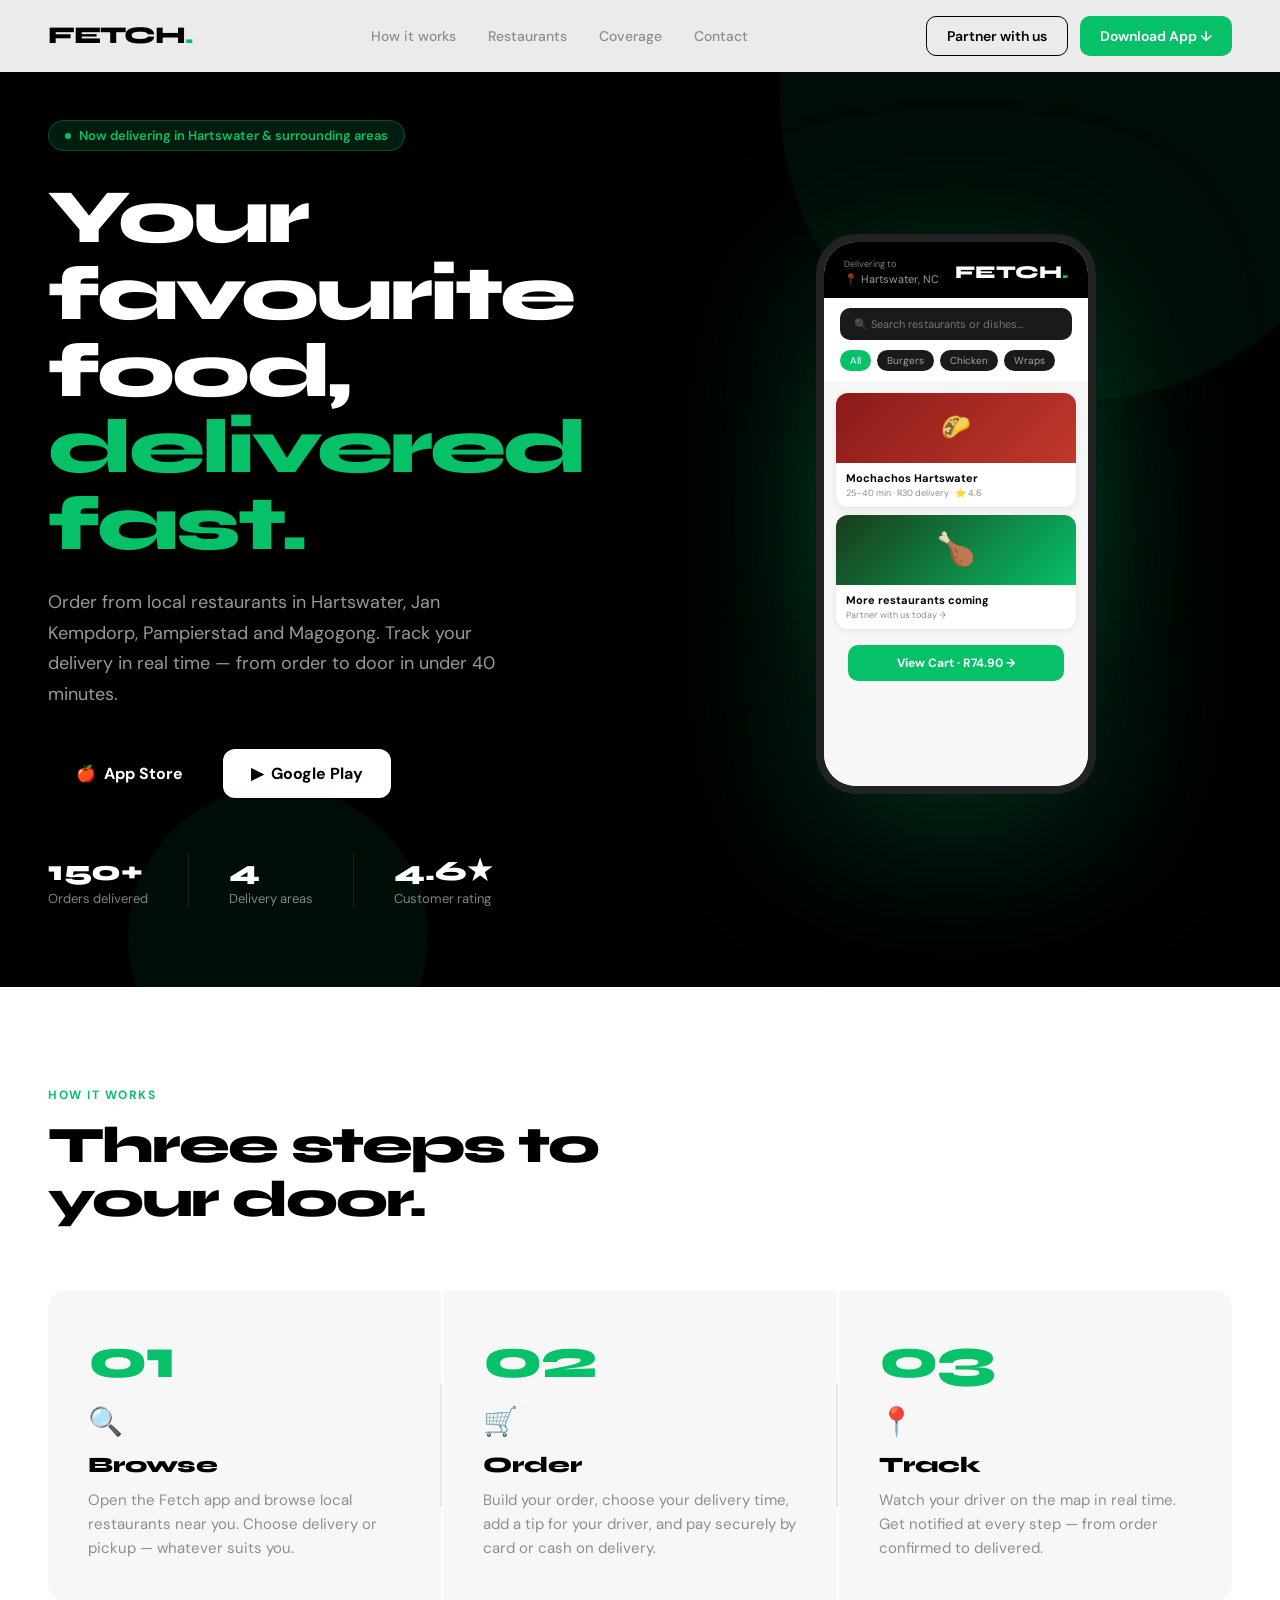
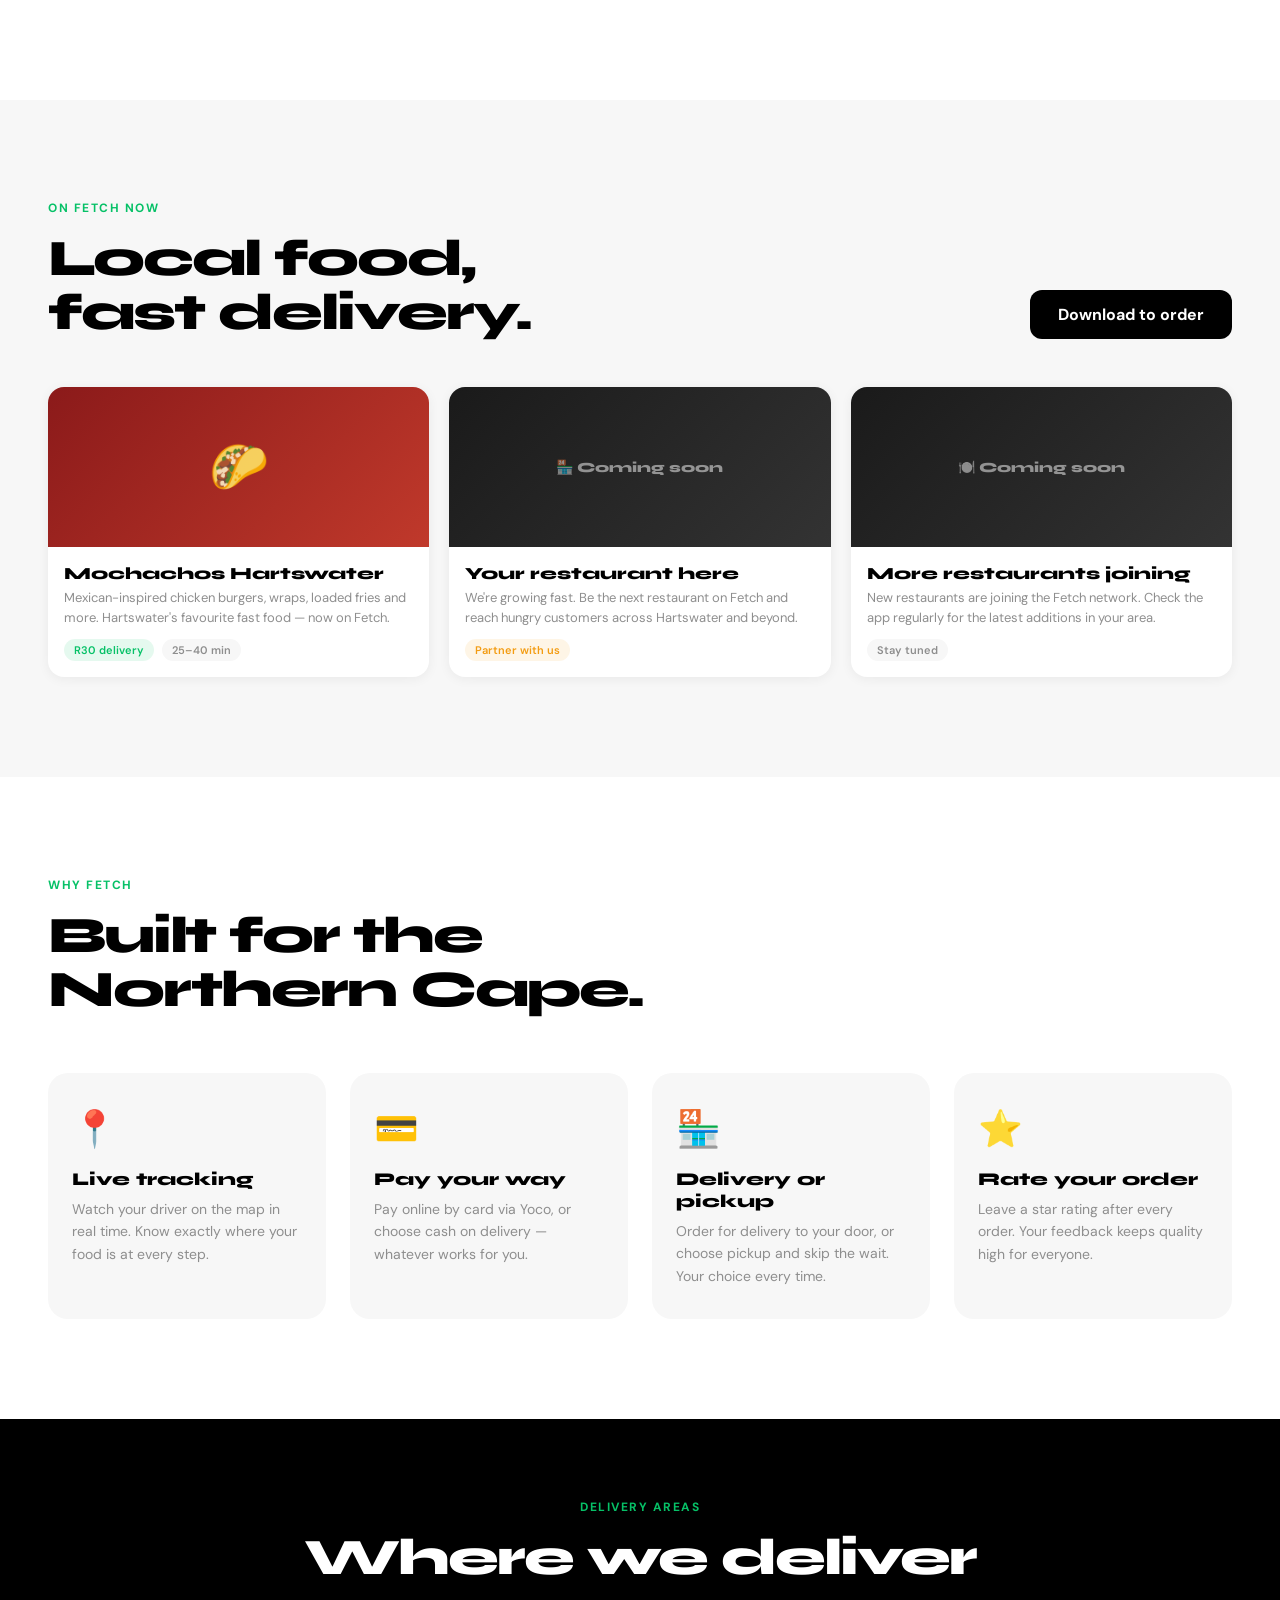
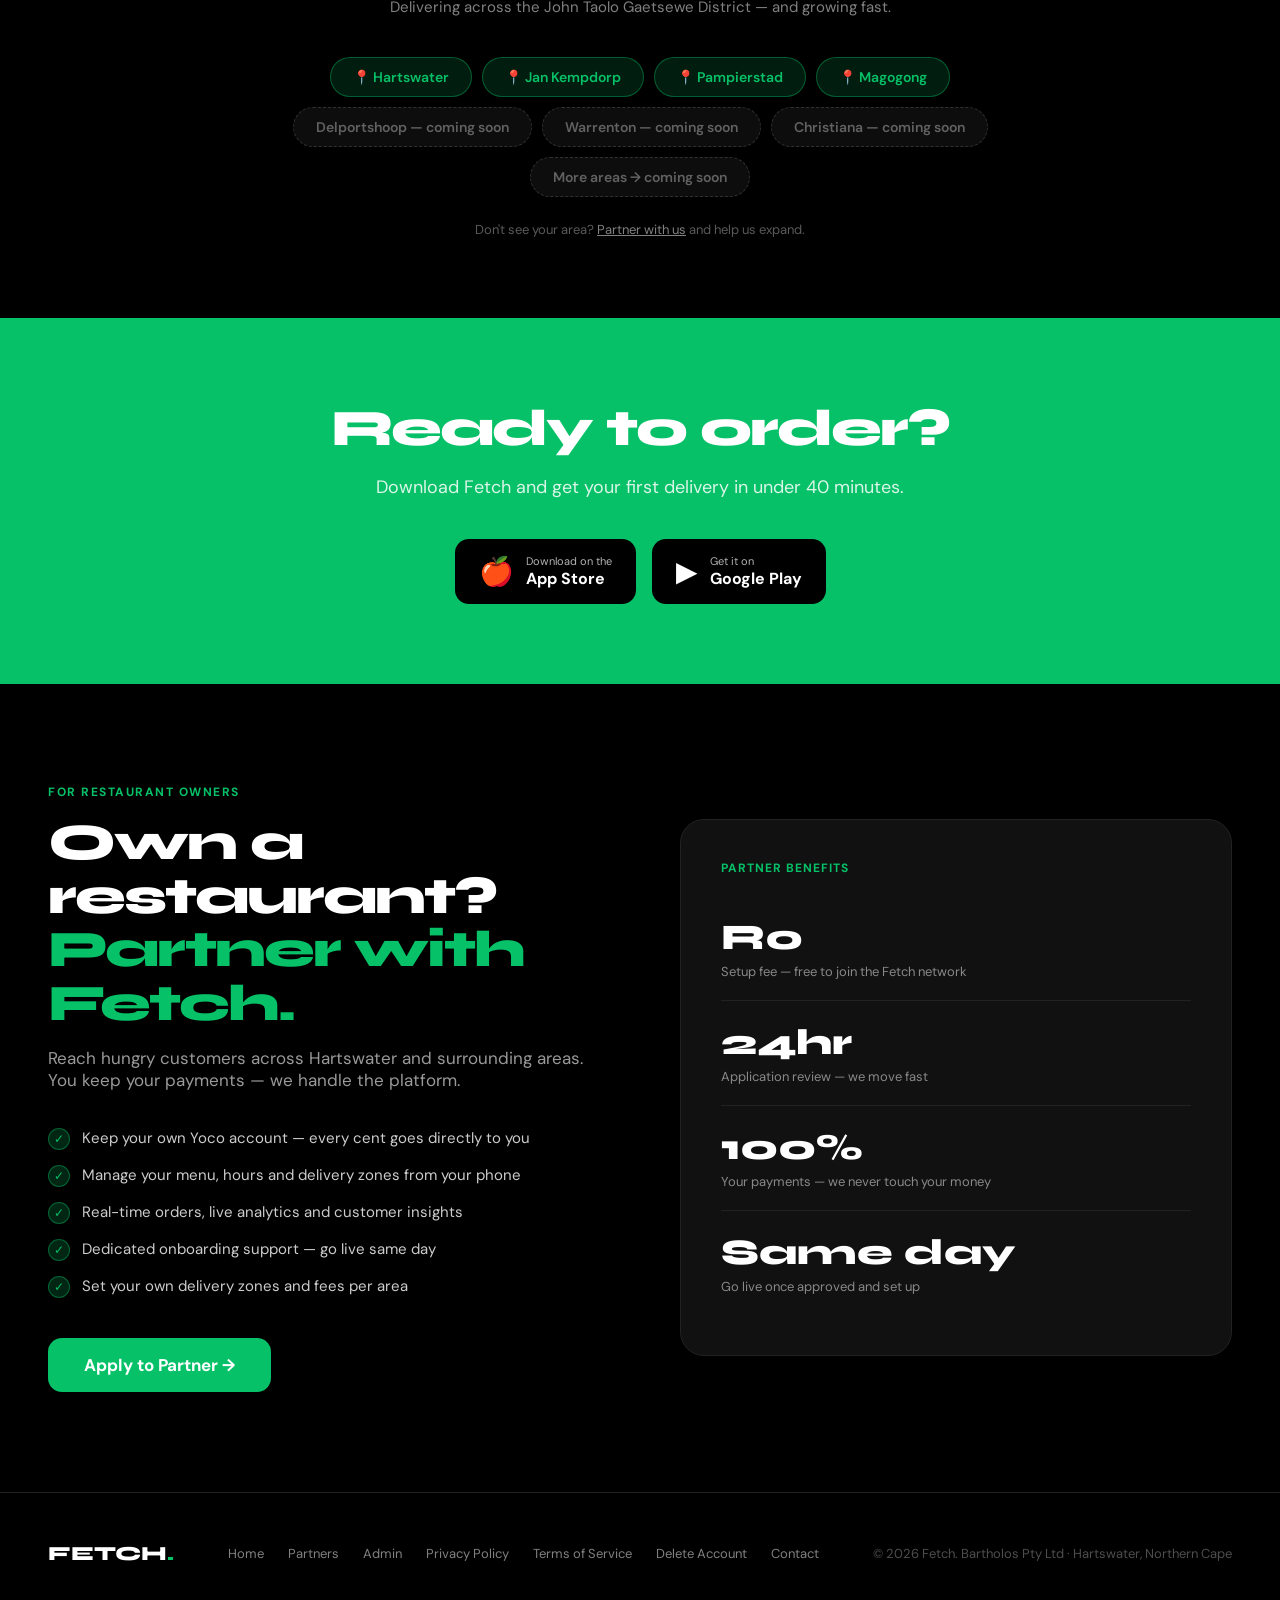
==== commit 789f5e8d: "Update index.html" ====
--- a/index.html
+++ b/index.html
@@ -3,7 +3,8 @@
 <head>
 <meta charset="UTF-8">
 <meta name="viewport" content="width=device-width, initial-scale=1.0">
-<title>Fetch — Delivered to your door</title>
+<title>Fetch — Food delivery in Hartswater & surrounding areas</title>
+<meta name="description" content="Order food from local restaurants in Hartswater, Jan Kempdorp, Pampierstad and Magogong. Real-time tracking, delivery or pickup, pay your way.">
 <link rel="preconnect" href="https://fonts.googleapis.com">
 <link href="https://fonts.googleapis.com/css2?family=Syne:wght@400;700;800;900&family=DM+Sans:wght@300;400;500;600&display=swap" rel="stylesheet">
 <style>
@@ -18,12 +19,7 @@
   }
   *, *::before, *::after { box-sizing: border-box; margin: 0; padding: 0; }
   html { scroll-behavior: smooth; }
-  body {
-    font-family: 'DM Sans', sans-serif;
-    background: var(--white);
-    color: var(--text);
-    overflow-x: hidden;
-  }
+  body { font-family: 'DM Sans', sans-serif; background: var(--white); color: var(--text); overflow-x: hidden; }
 
   /* NAV */
   nav {
@@ -35,344 +31,131 @@
     border-bottom: 1px solid var(--border);
     transition: all 0.3s ease;
   }
-  .nav-logo {
-    font-family: 'Syne', sans-serif;
-    font-weight: 900; font-size: 24px; letter-spacing: -1px;
-    color: var(--black); text-decoration: none;
-  }
+  .nav-logo { font-family: 'Syne', sans-serif; font-weight: 900; font-size: 24px; letter-spacing: -1px; color: var(--black); text-decoration: none; }
   .nav-logo span { color: var(--green); }
   .nav-links { display: flex; align-items: center; gap: 32px; }
-  .nav-links a {
-    font-size: 14px; font-weight: 500; color: var(--muted);
-    text-decoration: none; transition: color 0.2s;
-  }
+  .nav-links a { font-size: 14px; font-weight: 500; color: var(--muted); text-decoration: none; transition: color 0.2s; }
   .nav-links a:hover { color: var(--black); }
   .nav-cta { display: flex; gap: 12px; }
-  .btn-outline {
-    padding: 10px 20px; border-radius: 10px;
-    border: 1.5px solid var(--black); background: transparent;
-    font-family: 'DM Sans', sans-serif; font-size: 14px; font-weight: 600;
-    color: var(--black); cursor: pointer; transition: all 0.2s;
-    text-decoration: none; display: inline-flex; align-items: center;
-  }
+  .btn-outline { padding: 10px 20px; border-radius: 10px; border: 1.5px solid var(--black); background: transparent; font-family: 'DM Sans', sans-serif; font-size: 14px; font-weight: 600; color: var(--black); cursor: pointer; transition: all 0.2s; text-decoration: none; display: inline-flex; align-items: center; }
   .btn-outline:hover { background: var(--black); color: var(--white); }
-  .btn-green {
-    padding: 10px 20px; border-radius: 10px;
-    background: var(--green); border: none;
-    font-family: 'DM Sans', sans-serif; font-size: 14px; font-weight: 600;
-    color: var(--white); cursor: pointer; transition: all 0.2s;
-    text-decoration: none; display: inline-flex; align-items: center; gap: 6px;
-  }
+  .btn-green { padding: 10px 20px; border-radius: 10px; background: var(--green); border: none; font-family: 'DM Sans', sans-serif; font-size: 14px; font-weight: 600; color: var(--white); cursor: pointer; transition: all 0.2s; text-decoration: none; display: inline-flex; align-items: center; gap: 6px; }
   .btn-green:hover { filter: brightness(0.9); }
-  .btn-black {
-    padding: 14px 28px; border-radius: 12px;
-    background: var(--black); border: none;
-    font-family: 'DM Sans', sans-serif; font-size: 16px; font-weight: 700;
-    color: var(--white); cursor: pointer; transition: all 0.2s;
-    text-decoration: none; display: inline-flex; align-items: center; gap: 8px;
-  }
+  .btn-black { padding: 14px 28px; border-radius: 12px; background: var(--black); border: none; font-family: 'DM Sans', sans-serif; font-size: 16px; font-weight: 700; color: var(--white); cursor: pointer; transition: all 0.2s; text-decoration: none; display: inline-flex; align-items: center; gap: 8px; }
   .btn-black:hover { background: #222; }
-  .btn-white {
-    padding: 14px 28px; border-radius: 12px;
-    background: var(--white); border: none;
-    font-family: 'DM Sans', sans-serif; font-size: 16px; font-weight: 700;
-    color: var(--black); cursor: pointer; transition: all 0.2s;
-    text-decoration: none; display: inline-flex; align-items: center; gap: 8px;
-  }
+  .btn-white { padding: 14px 28px; border-radius: 12px; background: var(--white); border: none; font-family: 'DM Sans', sans-serif; font-size: 16px; font-weight: 700; color: var(--black); cursor: pointer; transition: all 0.2s; text-decoration: none; display: inline-flex; align-items: center; gap: 8px; }
   .btn-white:hover { background: #f0f0f0; }
-  .btn-green-lg {
-    padding: 16px 36px; border-radius: 14px;
-    background: var(--green); border: none;
-    font-family: 'DM Sans', sans-serif; font-size: 17px; font-weight: 700;
-    color: var(--white); cursor: pointer; transition: all 0.2s;
-    text-decoration: none; display: inline-flex; align-items: center; gap: 8px;
-  }
+  .btn-green-lg { padding: 16px 36px; border-radius: 14px; background: var(--green); border: none; font-family: 'DM Sans', sans-serif; font-size: 17px; font-weight: 700; color: var(--white); cursor: pointer; transition: all 0.2s; text-decoration: none; display: inline-flex; align-items: center; gap: 8px; }
   .btn-green-lg:hover { filter: brightness(0.9); transform: translateY(-1px); }
 
   /* HERO */
-  .hero {
-    min-height: 100vh;
-    background: var(--black);
-    display: flex; align-items: center;
-    padding: 120px 48px 80px;
-    position: relative; overflow: hidden;
-  }
-  .hero-bg-circle {
-    position: absolute; border-radius: 50%;
-    background: var(--green); opacity: 0.06; pointer-events: none;
-  }
+  .hero { min-height: 100vh; background: var(--black); display: flex; align-items: center; padding: 120px 48px 80px; position: relative; overflow: hidden; }
+  .hero-bg-circle { position: absolute; border-radius: 50%; background: var(--green); opacity: 0.06; pointer-events: none; }
   .hero-bg-circle-1 { width: 600px; height: 600px; top: -200px; right: -100px; }
   .hero-bg-circle-2 { width: 300px; height: 300px; bottom: -100px; left: 10%; }
-  .hero-inner {
-    max-width: 1200px; margin: 0 auto; width: 100%;
-    display: grid; grid-template-columns: 1fr 1fr; gap: 80px; align-items: center;
-  }
+  .hero-inner { max-width: 1200px; margin: 0 auto; width: 100%; display: grid; grid-template-columns: 1fr 1fr; gap: 80px; align-items: center; }
   .hero-left { position: relative; z-index: 2; }
-  .hero-pill {
-    display: inline-flex; align-items: center; gap: 8px;
-    background: rgba(6,193,103,0.15); border: 1px solid rgba(6,193,103,0.3);
-    border-radius: 999px; padding: 6px 16px;
-    font-size: 13px; font-weight: 600; color: var(--green);
-    margin-bottom: 28px;
-    animation: fadeUp 0.6s ease both;
-  }
+  .hero-pill { display: inline-flex; align-items: center; gap: 8px; background: rgba(6,193,103,0.15); border: 1px solid rgba(6,193,103,0.3); border-radius: 999px; padding: 6px 16px; font-size: 13px; font-weight: 600; color: var(--green); margin-bottom: 28px; animation: fadeUp 0.6s ease both; }
   .hero-pill-dot { width: 6px; height: 6px; background: var(--green); border-radius: 50%; animation: pulse 2s infinite; }
   @keyframes pulse { 0%,100%{opacity:1} 50%{opacity:0.4} }
-  .hero h1 {
-    font-family: 'Syne', sans-serif;
-    font-size: clamp(48px, 6vw, 80px);
-    font-weight: 900; line-height: 1.0; letter-spacing: -3px;
-    color: var(--white);
-    animation: fadeUp 0.6s ease 0.1s both;
-  }
+  .hero h1 { font-family: 'Syne', sans-serif; font-size: clamp(48px, 6vw, 80px); font-weight: 900; line-height: 1.0; letter-spacing: -3px; color: var(--white); animation: fadeUp 0.6s ease 0.1s both; }
   .hero h1 .green { color: var(--green); }
-  .hero-sub {
-    font-size: 18px; color: rgba(255,255,255,0.6);
-    line-height: 1.7; margin: 24px 0 40px;
-    max-width: 480px;
-    animation: fadeUp 0.6s ease 0.2s both;
-  }
-  .hero-buttons {
-    display: flex; gap: 12px; flex-wrap: wrap;
-    animation: fadeUp 0.6s ease 0.3s both;
-  }
-  .hero-stats {
-    display: flex; gap: 40px; margin-top: 56px;
-    animation: fadeUp 0.6s ease 0.4s both;
-  }
-  .stat-item {}
-  .stat-num {
-    font-family: 'Syne', sans-serif;
-    font-size: 28px; font-weight: 900; color: var(--white);
-  }
+  .hero-sub { font-size: 18px; color: rgba(255,255,255,0.6); line-height: 1.7; margin: 24px 0 40px; max-width: 480px; animation: fadeUp 0.6s ease 0.2s both; }
+  .hero-buttons { display: flex; gap: 12px; flex-wrap: wrap; animation: fadeUp 0.6s ease 0.3s both; }
+  .hero-stats { display: flex; gap: 40px; margin-top: 56px; animation: fadeUp 0.6s ease 0.4s both; }
+  .stat-num { font-family: 'Syne', sans-serif; font-size: 28px; font-weight: 900; color: var(--white); }
   .stat-label { font-size: 13px; color: rgba(255,255,255,0.5); margin-top: 2px; }
   .stat-divider { width: 1px; background: rgba(255,255,255,0.1); }
 
   /* PHONE MOCKUP */
-  .hero-right {
-    display: flex; justify-content: center; align-items: center;
-    position: relative; z-index: 2;
-    animation: fadeUp 0.6s ease 0.2s both;
-  }
-  .phone-wrap {
-    position: relative;
-    filter: drop-shadow(0 40px 80px rgba(6,193,103,0.25));
-  }
-  .phone {
-    width: 280px; height: 560px; border-radius: 40px;
-    background: #111; border: 8px solid #222;
-    overflow: hidden; position: relative;
-  }
-  .phone-notch {
-    width: 100px; height: 28px; background: #111;
-    border-radius: 0 0 18px 18px;
-    margin: 0 auto; position: relative; z-index: 10;
-  }
-  .phone-screen {
-    background: #fff; height: 100%;
-    display: flex; flex-direction: column;
-  }
-  .phone-header {
-    background: var(--black); padding: 16px 20px 12px;
-    display: flex; align-items: center; justify-content: space-between;
-  }
-  .phone-header-logo {
-    font-family: 'Syne', sans-serif; font-weight: 900;
-    font-size: 18px; color: var(--white);
-  }
+  .hero-right { display: flex; justify-content: center; align-items: center; position: relative; z-index: 2; animation: fadeUp 0.6s ease 0.2s both; }
+  .phone-wrap { position: relative; filter: drop-shadow(0 40px 80px rgba(6,193,103,0.25)); }
+  .phone { width: 280px; height: 560px; border-radius: 40px; background: #111; border: 8px solid #222; overflow: hidden; position: relative; }
+  .phone-screen { background: #fff; height: 100%; display: flex; flex-direction: column; }
+  .phone-header { background: var(--black); padding: 16px 20px 12px; display: flex; align-items: center; justify-content: space-between; }
+  .phone-header-logo { font-family: 'Syne', sans-serif; font-weight: 900; font-size: 18px; color: var(--white); }
   .phone-header-logo span { color: var(--green); }
-  .phone-location {
-    display: flex; align-items: center; gap: 4px;
-    font-size: 11px; color: rgba(255,255,255,0.6);
-  }
-  .phone-search {
-    background: #1a1a1a; margin: 10px 16px;
-    border-radius: 10px; padding: 9px 14px;
-    font-size: 11px; color: rgba(255,255,255,0.4);
-  }
-  .phone-chips {
-    display: flex; gap: 6px; padding: 0 16px 10px; overflow: hidden;
-  }
-  .phone-chip {
-    background: #1a1a1a; border-radius: 999px;
-    padding: 4px 10px; font-size: 10px; color: rgba(255,255,255,0.6);
-    white-space: nowrap; flex-shrink: 0;
-  }
+  .phone-location { display: flex; align-items: center; gap: 4px; font-size: 11px; color: rgba(255,255,255,0.6); }
+  .phone-search { background: #1a1a1a; margin: 10px 16px; border-radius: 10px; padding: 9px 14px; font-size: 11px; color: rgba(255,255,255,0.4); }
+  .phone-chips { display: flex; gap: 6px; padding: 0 16px 10px; overflow: hidden; }
+  .phone-chip { background: #1a1a1a; border-radius: 999px; padding: 4px 10px; font-size: 10px; color: rgba(255,255,255,0.6); white-space: nowrap; flex-shrink: 0; }
   .phone-chip.active { background: var(--green); color: white; }
   .phone-body { background: #f7f7f7; flex: 1; padding: 12px; display: flex; flex-direction: column; gap: 8px; }
-  .phone-card {
-    background: white; border-radius: 12px; overflow: hidden;
-    box-shadow: 0 2px 8px rgba(0,0,0,0.08);
-  }
-  .phone-card-img {
-    height: 70px; display: flex; align-items: center; justify-content: center;
-    font-size: 24px; font-weight: 900; letter-spacing: -1px;
-  }
-  .phone-card-img-1 { background: linear-gradient(135deg, #1a1a1a 0%, #333 100%); color: white; font-family: 'Syne',sans-serif; }
-  .phone-card-img-2 { background: linear-gradient(135deg, #0a3d22 0%, #06C167 100%); color: white; font-family: 'Syne',sans-serif; }
+  .phone-card { background: white; border-radius: 12px; overflow: hidden; box-shadow: 0 2px 8px rgba(0,0,0,0.08); }
+  .phone-card-img { height: 70px; display: flex; align-items: center; justify-content: center; font-family: 'Syne', sans-serif; font-size: 24px; font-weight: 900; color: rgba(255,255,255,0.9); }
+  .phone-card-img-1 { background: linear-gradient(135deg, #8B1A1A 0%, #C0392B 100%); }
+  .phone-card-img-2 { background: linear-gradient(135deg, #1a3a1a 0%, #06C167 100%); }
   .phone-card-body { padding: 8px 10px; }
   .phone-card-name { font-size: 11px; font-weight: 700; color: #000; }
   .phone-card-meta { font-size: 9px; color: #8e8e8e; margin-top: 2px; }
-  .phone-cta {
-    background: var(--green); margin: 8px 12px 12px;
-    border-radius: 10px; padding: 10px;
-    text-align: center; font-size: 12px; font-weight: 700; color: white;
-  }
-  .phone-glow {
-    position: absolute; width: 300px; height: 300px;
-    background: var(--green); border-radius: 50%;
-    opacity: 0.15; filter: blur(60px);
-    top: 50%; left: 50%; transform: translate(-50%, -50%);
-    z-index: -1;
-  }
-
-  @keyframes fadeUp {
-    from { opacity: 0; transform: translateY(24px); }
-    to { opacity: 1; transform: translateY(0); }
-  }
+  .phone-cta { background: var(--green); margin: 8px 12px 12px; border-radius: 10px; padding: 10px; text-align: center; font-size: 12px; font-weight: 700; color: white; }
+  .phone-glow { position: absolute; width: 300px; height: 300px; background: var(--green); border-radius: 50%; opacity: 0.15; filter: blur(60px); top: 50%; left: 50%; transform: translate(-50%, -50%); z-index: -1; }
+
+  @keyframes fadeUp { from { opacity: 0; transform: translateY(24px); } to { opacity: 1; transform: translateY(0); } }
 
   /* HOW IT WORKS */
-  .how {
-    padding: 100px 48px;
-    background: var(--white);
-  }
+  .how { padding: 100px 48px; background: var(--white); }
   .section-inner { max-width: 1200px; margin: 0 auto; }
-  .section-label {
-    font-size: 12px; font-weight: 700; letter-spacing: 1.5px;
-    text-transform: uppercase; color: var(--green);
-    margin-bottom: 16px;
-  }
-  .section-h2 {
-    font-family: 'Syne', sans-serif;
-    font-size: clamp(32px, 4vw, 52px);
-    font-weight: 900; letter-spacing: -2px; line-height: 1.05;
-    color: var(--black);
-  }
-  .how-steps {
-    display: grid; grid-template-columns: repeat(3, 1fr);
-    gap: 2px; margin-top: 64px; position: relative;
-  }
-  .how-step {
-    padding: 40px; background: var(--surface); position: relative;
-    transition: background 0.3s;
-  }
+  .section-label { font-size: 12px; font-weight: 700; letter-spacing: 1.5px; text-transform: uppercase; color: var(--green); margin-bottom: 16px; }
+  .section-h2 { font-family: 'Syne', sans-serif; font-size: clamp(32px, 4vw, 52px); font-weight: 900; letter-spacing: -2px; line-height: 1.05; color: var(--black); }
+  .how-steps { display: grid; grid-template-columns: repeat(3, 1fr); gap: 2px; margin-top: 64px; position: relative; }
+  .how-step { padding: 40px; background: var(--surface); position: relative; transition: background 0.3s; }
   .how-step:first-child { border-radius: 16px 0 0 16px; }
   .how-step:last-child { border-radius: 0 16px 16px 0; }
   .how-step:hover { background: #efefef; }
-  .step-num {
-    font-family: 'Syne', sans-serif;
-    font-size: 56px; font-weight: 900; color: var(--green);
-    line-height: 1; margin-bottom: 16px; letter-spacing: -2px;
-  }
+  .step-num { font-family: 'Syne', sans-serif; font-size: 56px; font-weight: 900; color: var(--green); line-height: 1; margin-bottom: 16px; letter-spacing: -2px; }
   .step-icon { font-size: 28px; margin-bottom: 12px; }
-  .step-title {
-    font-family: 'Syne', sans-serif;
-    font-size: 22px; font-weight: 800; color: var(--black);
-    margin-bottom: 10px;
-  }
+  .step-title { font-family: 'Syne', sans-serif; font-size: 22px; font-weight: 800; color: var(--black); margin-bottom: 10px; }
   .step-desc { font-size: 15px; color: var(--muted); line-height: 1.6; }
-  .how-connector {
-    position: absolute; top: 50%; right: -1px;
-    width: 2px; height: 40%; background: var(--border);
-    transform: translateY(-50%);
-  }
+  .how-connector { position: absolute; top: 50%; right: -1px; width: 2px; height: 40%; background: var(--border); transform: translateY(-50%); }
 
   /* RESTAURANTS */
-  .restaurants {
-    padding: 100px 48px;
-    background: var(--surface);
-  }
-  .restaurants-header {
-    display: flex; justify-content: space-between; align-items: flex-end;
-    margin-bottom: 48px;
-  }
-  .store-grid {
-    display: grid; grid-template-columns: repeat(3, 1fr); gap: 20px;
-  }
-  .store-card {
-    background: var(--white); border-radius: 16px;
-    overflow: hidden; transition: transform 0.3s, box-shadow 0.3s;
-    box-shadow: 0 2px 12px rgba(0,0,0,0.06);
-    cursor: pointer;
-  }
-  .store-card:hover {
-    transform: translateY(-4px);
-    box-shadow: 0 12px 32px rgba(0,0,0,0.12);
-  }
-  .store-img {
-    height: 160px; display: flex; align-items: center; justify-content: center;
-    font-family: 'Syne', sans-serif; font-size: 48px; font-weight: 900;
-    color: rgba(255,255,255,0.9); position: relative; overflow: hidden;
-  }
-  .store-img-1 { background: linear-gradient(135deg, #000 0%, #333 100%); }
-  .store-img-2 { background: linear-gradient(135deg, #0a3d22 0%, #06C167 100%); }
-  .store-img-3 { background: linear-gradient(135deg, #1a0a00 0%, #c0392b 100%); }
-  .store-img-4 { background: linear-gradient(135deg, #001a2e 0%, #2980b9 100%); }
-  .store-img-5 { background: linear-gradient(135deg, #1a1a00 0%, #f39c12 100%); }
-  .store-img-6 { background: linear-gradient(135deg, #0a001a 0%, #8e44ad 100%); }
-  .store-badge {
-    position: absolute; bottom: 10px; left: 10px;
-    background: rgba(0,0,0,0.7); border-radius: 8px;
-    padding: 4px 10px; font-size: 11px; font-weight: 600; color: white;
-    font-family: 'DM Sans', sans-serif;
-  }
+  .restaurants { padding: 100px 48px; background: var(--surface); }
+  .restaurants-header { display: flex; justify-content: space-between; align-items: flex-end; margin-bottom: 48px; }
+  .store-grid { display: grid; grid-template-columns: repeat(3, 1fr); gap: 20px; }
+  .store-card { background: var(--white); border-radius: 16px; overflow: hidden; transition: transform 0.3s, box-shadow 0.3s; box-shadow: 0 2px 12px rgba(0,0,0,0.06); cursor: pointer; }
+  .store-card:hover { transform: translateY(-4px); box-shadow: 0 12px 32px rgba(0,0,0,0.12); }
+  .store-img { height: 160px; display: flex; align-items: center; justify-content: center; font-family: 'Syne', sans-serif; font-size: 48px; font-weight: 900; color: rgba(255,255,255,0.9); position: relative; overflow: hidden; }
+  .store-img-1 { background: linear-gradient(135deg, #8B1A1A 0%, #C0392B 100%); }
+  .store-img-2 { background: linear-gradient(135deg, #1a3a1a 0%, #2ecc71 100%); }
+  .store-img-3 { background: linear-gradient(135deg, #0a0a2e 0%, #2980b9 100%); }
+  .store-img-coming { background: linear-gradient(135deg, #1a1a1a 0%, #333 100%); }
   .store-body { padding: 16px; }
-  .store-name {
-    font-family: 'Syne', sans-serif;
-    font-size: 17px; font-weight: 800; color: var(--black); margin-bottom: 4px;
-  }
+  .store-name { font-family: 'Syne', sans-serif; font-size: 17px; font-weight: 800; color: var(--black); margin-bottom: 4px; }
   .store-desc { font-size: 13px; color: var(--muted); line-height: 1.5; margin-bottom: 12px; }
   .store-meta { display: flex; gap: 8px; }
-  .store-pill {
-    padding: 4px 10px; border-radius: 999px; font-size: 11px; font-weight: 600;
-  }
+  .store-pill { padding: 4px 10px; border-radius: 999px; font-size: 11px; font-weight: 600; }
   .pill-green { background: rgba(6,193,103,0.1); color: var(--green); }
   .pill-grey { background: var(--surface); color: var(--muted); }
-  .store-coming {
-    display: flex; align-items: center; justify-content: center;
-    height: 100%; font-size: 14px; color: var(--muted);
-  }
+  .pill-orange { background: rgba(243,156,18,0.1); color: #F39C12; }
+  .store-coming { display: flex; align-items: center; justify-content: center; height: 100%; font-size: 14px; color: rgba(255,255,255,0.5); }
+
+  /* FEATURES */
+  .features { padding: 100px 48px; background: var(--white); }
+  .features-grid { display: grid; grid-template-columns: repeat(4,1fr); gap: 24px; margin-top: 56px; }
+  .feature-card { background: var(--surface); border-radius: 20px; padding: 32px 24px; }
+  .feature-icon { font-size: 36px; margin-bottom: 16px; }
+  .feature-title { font-family: 'Syne', sans-serif; font-size: 18px; font-weight: 800; margin-bottom: 8px; }
+  .feature-desc { font-size: 14px; color: var(--muted); line-height: 1.6; }
 
   /* COVERAGE */
-  .coverage {
-    padding: 80px 48px;
-    background: var(--white);
-    text-align: center;
-  }
-  .zone-wrap {
-    display: flex; flex-wrap: wrap; justify-content: center;
-    gap: 10px; margin-top: 40px; max-width: 800px; margin-left: auto; margin-right: auto;
-  }
-  .zone-pill {
-    padding: 8px 18px; border-radius: 999px;
-    background: var(--surface); color: var(--text);
-    font-size: 14px; font-weight: 500;
-    border: 1px solid var(--border);
-    transition: all 0.2s; cursor: default;
-  }
+  .coverage { padding: 80px 48px; background: var(--black); text-align: center; }
+  .coverage .section-label { color: var(--green); }
+  .coverage .section-h2 { color: var(--white); }
+  .coverage-sub { font-size: 15px; color: rgba(255,255,255,0.5); margin-top: 12px; }
+  .zone-wrap { display: flex; flex-wrap: wrap; justify-content: center; gap: 10px; margin-top: 40px; max-width: 800px; margin-left: auto; margin-right: auto; }
+  .zone-pill { padding: 10px 22px; border-radius: 999px; font-size: 14px; font-weight: 600; border: 1px solid rgba(255,255,255,0.15); color: rgba(255,255,255,0.8); transition: all 0.2s; cursor: default; }
   .zone-pill:hover { background: var(--green); color: white; border-color: var(--green); }
-  .coverage-sub { font-size: 15px; color: var(--muted); margin-top: 12px; }
+  .zone-pill.active { background: rgba(6,193,103,0.15); border-color: rgba(6,193,103,0.4); color: var(--green); }
+  .zone-pill.soon { background: rgba(255,255,255,0.05); color: rgba(255,255,255,0.35); border-style: dashed; }
+  .zone-coming-note { margin-top: 24px; font-size: 13px; color: rgba(255,255,255,0.35); }
 
   /* APP DOWNLOAD */
-  .download {
-    background: var(--green);
-    padding: 80px 48px;
-    text-align: center;
-  }
-  .download h2 {
-    font-family: 'Syne', sans-serif;
-    font-size: clamp(32px, 4vw, 52px);
-    font-weight: 900; letter-spacing: -2px;
-    color: var(--white); margin-bottom: 16px;
-  }
-  .download p { font-size: 18px; color: rgba(255,255,255,0.8); margin-bottom: 40px; }
+  .download { background: var(--green); padding: 80px 48px; text-align: center; }
+  .download h2 { font-family: 'Syne', sans-serif; font-size: clamp(32px, 4vw, 52px); font-weight: 900; letter-spacing: -2px; color: var(--white); margin-bottom: 16px; }
+  .download p { font-size: 18px; color: rgba(255,255,255,0.85); margin-bottom: 40px; }
   .download-buttons { display: flex; gap: 16px; justify-content: center; flex-wrap: wrap; }
-  .app-btn {
-    display: flex; align-items: center; gap: 12px;
-    background: var(--black); color: var(--white);
-    padding: 14px 24px; border-radius: 14px;
-    text-decoration: none; transition: all 0.2s;
-  }
+  .app-btn { display: flex; align-items: center; gap: 12px; background: var(--black); color: var(--white); padding: 14px 24px; border-radius: 14px; text-decoration: none; transition: all 0.2s; }
   .app-btn:hover { background: #222; transform: translateY(-2px); }
   .app-btn-icon { font-size: 28px; }
   .app-btn-text { text-align: left; }
@@ -380,69 +163,29 @@
   .app-btn-name { font-size: 16px; font-weight: 700; }
 
   /* PARTNER CTA */
-  .partner-cta {
-    background: var(--black);
-    padding: 100px 48px;
-  }
-  .partner-cta-inner {
-    max-width: 1200px; margin: 0 auto;
-    display: grid; grid-template-columns: 1fr 1fr; gap: 80px; align-items: center;
-  }
-  .partner-cta h2 {
-    font-family: 'Syne', sans-serif;
-    font-size: clamp(36px, 4vw, 56px);
-    font-weight: 900; letter-spacing: -2px; line-height: 1.05;
-    color: var(--white); margin-bottom: 16px;
-  }
+  .partner-cta { background: var(--black); padding: 100px 48px; }
+  .partner-cta-inner { max-width: 1200px; margin: 0 auto; display: grid; grid-template-columns: 1fr 1fr; gap: 80px; align-items: center; }
+  .partner-cta h2 { font-family: 'Syne', sans-serif; font-size: clamp(36px, 4vw, 56px); font-weight: 900; letter-spacing: -2px; line-height: 1.05; color: var(--white); margin-bottom: 16px; }
   .partner-cta h2 span { color: var(--green); }
   .partner-cta-sub { font-size: 17px; color: rgba(255,255,255,0.6); margin-bottom: 36px; }
   .partner-bullets { display: flex; flex-direction: column; gap: 14px; margin-bottom: 40px; }
   .partner-bullet { display: flex; align-items: flex-start; gap: 12px; }
-  .bullet-check {
-    width: 22px; height: 22px; border-radius: 50%;
-    background: rgba(6,193,103,0.2); border: 1px solid rgba(6,193,103,0.4);
-    display: flex; align-items: center; justify-content: center;
-    font-size: 12px; color: var(--green); flex-shrink: 0; margin-top: 1px;
-  }
+  .bullet-check { width: 22px; height: 22px; border-radius: 50%; background: rgba(6,193,103,0.2); border: 1px solid rgba(6,193,103,0.4); display: flex; align-items: center; justify-content: center; font-size: 12px; color: var(--green); flex-shrink: 0; margin-top: 1px; }
   .bullet-text { font-size: 15px; color: rgba(255,255,255,0.8); line-height: 1.5; }
-  .partner-cta-right {
-    background: #111; border-radius: 24px; padding: 40px;
-    border: 1px solid #222;
-  }
-  .partner-card-label {
-    font-size: 12px; font-weight: 700; letter-spacing: 1px;
-    text-transform: uppercase; color: var(--green); margin-bottom: 20px;
-  }
-  .partner-card-stat {
-    padding: 20px 0; border-bottom: 1px solid #222;
-  }
+  .partner-cta-right { background: #111; border-radius: 24px; padding: 40px; border: 1px solid #222; }
+  .partner-card-label { font-size: 12px; font-weight: 700; letter-spacing: 1px; text-transform: uppercase; color: var(--green); margin-bottom: 20px; }
+  .partner-card-stat { padding: 20px 0; border-bottom: 1px solid #222; }
   .partner-card-stat:last-child { border-bottom: none; }
-  .partner-card-num {
-    font-family: 'Syne', sans-serif;
-    font-size: 36px; font-weight: 900; color: var(--white);
-  }
+  .partner-card-num { font-family: 'Syne', sans-serif; font-size: 36px; font-weight: 900; color: var(--white); }
   .partner-card-desc { font-size: 13px; color: rgba(255,255,255,0.5); margin-top: 4px; }
 
   /* FOOTER */
-  footer {
-    background: var(--black); padding: 48px;
-    border-top: 1px solid #222;
-  }
-  .footer-inner {
-    max-width: 1200px; margin: 0 auto;
-    display: flex; justify-content: space-between; align-items: center;
-    flex-wrap: wrap; gap: 24px;
-  }
-  .footer-logo {
-    font-family: 'Syne', sans-serif;
-    font-weight: 900; font-size: 20px; color: var(--white);
-  }
+  footer { background: var(--black); padding: 48px; border-top: 1px solid #222; }
+  .footer-inner { max-width: 1200px; margin: 0 auto; display: flex; justify-content: space-between; align-items: center; flex-wrap: wrap; gap: 24px; }
+  .footer-logo { font-family: 'Syne', sans-serif; font-weight: 900; font-size: 20px; color: var(--white); }
   .footer-logo span { color: var(--green); }
   .footer-links { display: flex; gap: 24px; flex-wrap: wrap; }
-  .footer-links a {
-    font-size: 13px; color: rgba(255,255,255,0.5);
-    text-decoration: none; transition: color 0.2s;
-  }
+  .footer-links a { font-size: 13px; color: rgba(255,255,255,0.5); text-decoration: none; transition: color 0.2s; }
   .footer-links a:hover { color: var(--white); }
   .footer-copy { font-size: 13px; color: rgba(255,255,255,0.3); }
 
@@ -461,6 +204,8 @@
     .restaurants { padding: 60px 24px; }
     .restaurants-header { flex-direction: column; align-items: flex-start; gap: 16px; }
     .store-grid { grid-template-columns: 1fr; }
+    .features { padding: 60px 24px; }
+    .features-grid { grid-template-columns: 1fr 1fr; }
     .coverage { padding: 60px 24px; }
     .download { padding: 60px 24px; }
     .partner-cta { padding: 60px 24px; }
@@ -469,6 +214,9 @@
     .footer-inner { flex-direction: column; align-items: flex-start; }
     .hero-stats { gap: 24px; }
   }
+  @media (max-width: 600px) {
+    .features-grid { grid-template-columns: 1fr; }
+  }
 </style>
 </head>
 <body>
@@ -484,7 +232,7 @@
   </div>
   <div class="nav-cta">
     <a href="partners.html" class="btn-outline">Partner with us</a>
-    <a href="#download" class="btn-green">Download App ↓</a>
+    <a href="/download.html" class="btn-green">Download App ↓</a>
   </div>
 </nav>
 
@@ -496,32 +244,32 @@
     <div class="hero-left">
       <div class="hero-pill">
         <div class="hero-pill-dot"></div>
-        Now delivering across South Africa
+        Now delivering in Hartswater & surrounding areas
       </div>
       <h1>Your favourite<br>food, <span class="green">delivered<br>fast.</span></h1>
-      <p class="hero-sub">Order from the best local restaurants and track your delivery in real time. From order to door in under 40 minutes.</p>
+      <p class="hero-sub">Order from local restaurants in Hartswater, Jan Kempdorp, Pampierstad and Magogong. Track your delivery in real time — from order to door in under 40 minutes.</p>
       <div class="hero-buttons">
-        <a href="#download" class="btn-black">
+        <a href="https://apps.apple.com/us/app/fetch-my-delivery/id6800055133" class="btn-black">
           <span>🍎</span> App Store
         </a>
-        <a href="#download" class="btn-white">
-          <span>🤖</span> Google Play
+        <a href="https://play.google.com/store/apps/details?id=co.za.fetch.delivery" class="btn-white">
+          <span>▶</span> Google Play
         </a>
       </div>
       <div class="hero-stats">
         <div class="stat-item">
-          <div class="stat-num">500+</div>
+          <div class="stat-num">150+</div>
           <div class="stat-label">Orders delivered</div>
         </div>
         <div class="stat-divider"></div>
         <div class="stat-item">
-          <div class="stat-num">10+</div>
-          <div class="stat-label">Restaurant partners</div>
+          <div class="stat-num">4</div>
+          <div class="stat-label">Delivery areas</div>
         </div>
         <div class="stat-divider"></div>
         <div class="stat-item">
-          <div class="stat-num">5★</div>
-          <div class="stat-label">App store rating</div>
+          <div class="stat-num">4.6★</div>
+          <div class="stat-label">Customer rating</div>
         </div>
       </div>
     </div>
@@ -533,33 +281,33 @@
             <div class="phone-header">
               <div>
                 <div style="font-size:9px;color:rgba(255,255,255,0.5);margin-bottom:2px">Delivering to</div>
-                <div class="phone-location">📍 Sandton, JHB</div>
+                <div class="phone-location">📍 Hartswater, NC</div>
               </div>
               <div class="phone-header-logo">FETCH<span>.</span></div>
             </div>
-            <div class="phone-search">🔍 Search restaurants...</div>
+            <div class="phone-search">🔍 Search restaurants or dishes...</div>
             <div class="phone-chips">
               <div class="phone-chip active">All</div>
               <div class="phone-chip">Burgers</div>
-              <div class="phone-chip">Pizza</div>
               <div class="phone-chip">Chicken</div>
+              <div class="phone-chip">Wraps</div>
             </div>
             <div class="phone-body">
               <div class="phone-card">
-                <div class="phone-card-img phone-card-img-1">STACK</div>
+                <div class="phone-card-img phone-card-img-1">🌮</div>
                 <div class="phone-card-body">
-                  <div class="phone-card-name">Stack Burger Co.</div>
-                  <div class="phone-card-meta">25–35 min · Free delivery · ⭐ 4.8</div>
+                  <div class="phone-card-name">Mochachos Hartswater</div>
+                  <div class="phone-card-meta">25–40 min · R30 delivery · ⭐ 4.6</div>
                 </div>
               </div>
               <div class="phone-card">
-                <div class="phone-card-img phone-card-img-2">VERDE</div>
+                <div class="phone-card-img phone-card-img-2" style="font-size:32px">🍗</div>
                 <div class="phone-card-body">
-                  <div class="phone-card-name">Verde Kitchen</div>
-                  <div class="phone-card-meta">20–30 min · R15 delivery · ⭐ 4.6</div>
+                  <div class="phone-card-name">More restaurants coming</div>
+                  <div class="phone-card-meta">Partner with us today →</div>
                 </div>
               </div>
-              <div class="phone-cta">View Cart · R185.00 →</div>
+              <div class="phone-cta">View Cart · R74.90 →</div>
             </div>
           </div>
         </div>
@@ -578,21 +326,21 @@
         <div class="step-num">01</div>
         <div class="step-icon">🔍</div>
         <div class="step-title">Browse</div>
-        <div class="step-desc">Discover the best local restaurants near you. Filter by cuisine, delivery time or rating.</div>
+        <div class="step-desc">Open the Fetch app and browse local restaurants near you. Choose delivery or pickup — whatever suits you.</div>
         <div class="how-connector"></div>
       </div>
       <div class="how-step">
         <div class="step-num">02</div>
         <div class="step-icon">🛒</div>
         <div class="step-title">Order</div>
-        <div class="step-desc">Build your order, choose your delivery time and pay securely via Yoco — card, EFT or cash.</div>
+        <div class="step-desc">Build your order, choose your delivery time, add a tip for your driver, and pay securely by card or cash on delivery.</div>
         <div class="how-connector"></div>
       </div>
       <div class="how-step">
         <div class="step-num">03</div>
         <div class="step-icon">📍</div>
         <div class="step-title">Track</div>
-        <div class="step-desc">Watch your driver on the map in real time. Know exactly when your food will arrive.</div>
+        <div class="step-desc">Watch your driver on the map in real time. Get notified at every step — from order confirmed to delivered.</div>
       </div>
     </div>
   </div>
@@ -603,77 +351,76 @@
   <div class="section-inner">
     <div class="restaurants-header">
       <div>
-        <div class="section-label">Popular near you</div>
-        <h2 class="section-h2">Fresh food,<br>fast delivery.</h2>
-      </div>
-      <a href="#download" class="btn-black">See all restaurants</a>
-    </div>
-    <div class="store-grid" id="store-grid">
+        <div class="section-label">On Fetch now</div>
+        <h2 class="section-h2">Local food,<br>fast delivery.</h2>
+      </div>
+      <a href="/download.html" class="btn-black">Download to order</a>
+    </div>
+    <div class="store-grid">
       <div class="store-card">
-        <div class="store-img store-img-1">STACK</div>
+        <div class="store-img store-img-1">🌮</div>
         <div class="store-body">
-          <div class="store-name">Stack Burger Co.</div>
-          <div class="store-desc">Gourmet smash burgers, loaded fries and craft sauces. Made fresh on every order.</div>
+          <div class="store-name">Mochachos Hartswater</div>
+          <div class="store-desc">Mexican-inspired chicken burgers, wraps, loaded fries and more. Hartswater's favourite fast food — now on Fetch.</div>
           <div class="store-meta">
-            <span class="store-pill pill-green">Free delivery</span>
-            <span class="store-pill pill-grey">25–35 min</span>
-          </div>
-        </div>
-      </div>
-      <div class="store-card">
-        <div class="store-img store-img-2">VERDE</div>
-        <div class="store-body">
-          <div class="store-name">Verde Kitchen</div>
-          <div class="store-desc">Clean, healthy bowls, wraps and smoothies. Fuel your body with real ingredients.</div>
-          <div class="store-meta">
-            <span class="store-pill pill-green">R15 delivery</span>
-            <span class="store-pill pill-grey">20–30 min</span>
-          </div>
-        </div>
-      </div>
-      <div class="store-card">
-        <div class="store-img store-img-3">FUEGO</div>
-        <div class="store-body">
-          <div class="store-name">Fuego Chicken</div>
-          <div class="store-desc">Flame-grilled chicken, spicy wings and legendary peri-peri sauce. Hot and ready.</div>
-          <div class="store-meta">
-            <span class="store-pill pill-green">R20 delivery</span>
-            <span class="store-pill pill-grey">30–40 min</span>
-          </div>
-        </div>
-      </div>
-      <div class="store-card">
-        <div class="store-img store-img-4">WAVE</div>
-        <div class="store-body">
-          <div class="store-name">Wave Sushi</div>
-          <div class="store-desc">Premium sushi rolls, sashimi and Japanese small plates. Fresh daily, delivered cold.</div>
-          <div class="store-meta">
-            <span class="store-pill pill-green">R25 delivery</span>
-            <span class="store-pill pill-grey">35–45 min</span>
-          </div>
-        </div>
-      </div>
-      <div class="store-card">
-        <div class="store-img store-img-5">CRUST</div>
-        <div class="store-body">
-          <div class="store-name">Crust & Co.</div>
-          <div class="store-desc">Stone-baked artisan pizzas with bold toppings. Classic Italian done the Joburg way.</div>
-          <div class="store-meta">
-            <span class="store-pill pill-green">Free delivery</span>
+            <span class="store-pill pill-green">R30 delivery</span>
             <span class="store-pill pill-grey">25–40 min</span>
           </div>
         </div>
       </div>
       <div class="store-card">
-        <div class="store-img store-img-6">MELT</div>
+        <div class="store-img store-img-coming">
+          <div class="store-coming">🏪 Coming soon</div>
+        </div>
         <div class="store-body">
-          <div class="store-name">Melt Desserts</div>
-          <div class="store-desc">Warm chocolate lava cakes, waffles and gelato. Because every meal deserves a great ending.</div>
+          <div class="store-name">Your restaurant here</div>
+          <div class="store-desc">We're growing fast. Be the next restaurant on Fetch and reach hungry customers across Hartswater and beyond.</div>
           <div class="store-meta">
-            <span class="store-pill pill-green">R10 delivery</span>
-            <span class="store-pill pill-grey">20–30 min</span>
+            <span class="store-pill pill-orange">Partner with us</span>
           </div>
         </div>
+      </div>
+      <div class="store-card">
+        <div class="store-img store-img-coming">
+          <div class="store-coming">🍽️ Coming soon</div>
+        </div>
+        <div class="store-body">
+          <div class="store-name">More restaurants joining</div>
+          <div class="store-desc">New restaurants are joining the Fetch network. Check the app regularly for the latest additions in your area.</div>
+          <div class="store-meta">
+            <span class="store-pill pill-grey">Stay tuned</span>
+          </div>
+        </div>
+      </div>
+    </div>
+  </div>
+</section>
+
+<!-- FEATURES -->
+<section class="features">
+  <div class="section-inner">
+    <div class="section-label">Why Fetch</div>
+    <h2 class="section-h2">Built for the<br>Northern Cape.</h2>
+    <div class="features-grid">
+      <div class="feature-card">
+        <div class="feature-icon">📍</div>
+        <div class="feature-title">Live tracking</div>
+        <div class="feature-desc">Watch your driver on the map in real time. Know exactly where your food is at every step.</div>
+      </div>
+      <div class="feature-card">
+        <div class="feature-icon">💳</div>
+        <div class="feature-title">Pay your way</div>
+        <div class="feature-desc">Pay online by card via Yoco, or choose cash on delivery — whatever works for you.</div>
+      </div>
+      <div class="feature-card">
+        <div class="feature-icon">🏪</div>
+        <div class="feature-title">Delivery or pickup</div>
+        <div class="feature-desc">Order for delivery to your door, or choose pickup and skip the wait. Your choice every time.</div>
+      </div>
+      <div class="feature-card">
+        <div class="feature-icon">⭐</div>
+        <div class="feature-title">Rate your order</div>
+        <div class="feature-desc">Leave a star rating after every order. Your feedback keeps quality high for everyone.</div>
       </div>
     </div>
   </div>
@@ -684,24 +431,18 @@
   <div class="section-inner">
     <div class="section-label">Delivery areas</div>
     <h2 class="section-h2">Where we deliver</h2>
-    <p class="coverage-sub">And expanding every week. Don't see your area? Apply to partner and help us grow.</p>
+    <p class="coverage-sub">Delivering across the John Taolo Gaetsewe District — and growing fast.</p>
     <div class="zone-wrap">
-      <div class="zone-pill">Sandton</div>
-      <div class="zone-pill">Midrand</div>
-      <div class="zone-pill">Fourways</div>
-      <div class="zone-pill">Randburg</div>
-      <div class="zone-pill">Centurion</div>
-      <div class="zone-pill">Roodepoort</div>
-      <div class="zone-pill">Bryanston</div>
-      <div class="zone-pill">Sunninghill</div>
-      <div class="zone-pill">Paulshof</div>
-      <div class="zone-pill">Morningside</div>
-      <div class="zone-pill">Rivonia</div>
-      <div class="zone-pill">Woodmead</div>
-      <div class="zone-pill">Edenvale</div>
-      <div class="zone-pill">Boksburg</div>
-      <div class="zone-pill">More coming soon →</div>
-    </div>
+      <div class="zone-pill active">📍 Hartswater</div>
+      <div class="zone-pill active">📍 Jan Kempdorp</div>
+      <div class="zone-pill active">📍 Pampierstad</div>
+      <div class="zone-pill active">📍 Magogong</div>
+      <div class="zone-pill soon">Delportshoop — coming soon</div>
+      <div class="zone-pill soon">Warrenton — coming soon</div>
+      <div class="zone-pill soon">Christiana — coming soon</div>
+      <div class="zone-pill soon">More areas → coming soon</div>
+    </div>
+    <p class="zone-coming-note">Don't see your area? <a href="partners.html" style="color:rgba(255,255,255,0.5);text-decoration:underline">Partner with us</a> and help us expand.</p>
   </div>
 </section>
 
@@ -710,14 +451,14 @@
   <h2>Ready to order?</h2>
   <p>Download Fetch and get your first delivery in under 40 minutes.</p>
   <div class="download-buttons">
-    <a href="#" class="app-btn">
+    <a href="https://apps.apple.com/us/app/fetch-my-delivery/id6800055133" class="app-btn">
       <div class="app-btn-icon">🍎</div>
       <div class="app-btn-text">
         <div class="app-btn-sub">Download on the</div>
         <div class="app-btn-name">App Store</div>
       </div>
     </a>
-    <a href="#" class="app-btn">
+    <a href="https://play.google.com/store/apps/details?id=co.za.fetch.delivery" class="app-btn">
       <div class="app-btn-icon">▶</div>
       <div class="app-btn-text">
         <div class="app-btn-sub">Get it on</div>
@@ -733,7 +474,7 @@
     <div>
       <div class="section-label" style="color:var(--green)">For restaurant owners</div>
       <h2>Own a restaurant? <span>Partner with Fetch.</span></h2>
-      <p class="partner-cta-sub">Reach thousands of hungry customers in your area. You keep your payments — we handle the platform.</p>
+      <p class="partner-cta-sub">Reach hungry customers across Hartswater and surrounding areas. You keep your payments — we handle the platform.</p>
       <div class="partner-bullets">
         <div class="partner-bullet">
           <div class="bullet-check">✓</div>
@@ -741,21 +482,25 @@
         </div>
         <div class="partner-bullet">
           <div class="bullet-check">✓</div>
-          <div class="bullet-text">Manage menu, hours and delivery zones from your phone</div>
+          <div class="bullet-text">Manage your menu, hours and delivery zones from your phone</div>
         </div>
         <div class="partner-bullet">
           <div class="bullet-check">✓</div>
-          <div class="bullet-text">Real-time orders, analytics and customer insights</div>
+          <div class="bullet-text">Real-time orders, live analytics and customer insights</div>
         </div>
         <div class="partner-bullet">
           <div class="bullet-check">✓</div>
           <div class="bullet-text">Dedicated onboarding support — go live same day</div>
         </div>
+        <div class="partner-bullet">
+          <div class="bullet-check">✓</div>
+          <div class="bullet-text">Set your own delivery zones and fees per area</div>
+        </div>
       </div>
       <a href="partners.html" class="btn-green-lg">Apply to Partner →</a>
     </div>
     <div class="partner-cta-right">
-      <div class="partner-card-label">Partner stats</div>
+      <div class="partner-card-label">Partner benefits</div>
       <div class="partner-card-stat">
         <div class="partner-card-num">R0</div>
         <div class="partner-card-desc">Setup fee — free to join the Fetch network</div>
@@ -789,7 +534,7 @@
       <a href="/delete-account.html">Delete Account</a>
       <a href="/contact.html">Contact</a>
     </div>
-    <div class="footer-copy">© 2025 Fetch. Delivering across South Africa.</div>
+    <div class="footer-copy">© 2026 Fetch. Bartholos Pty Ltd · Hartswater, Northern Cape</div>
   </div>
 </footer>
 
